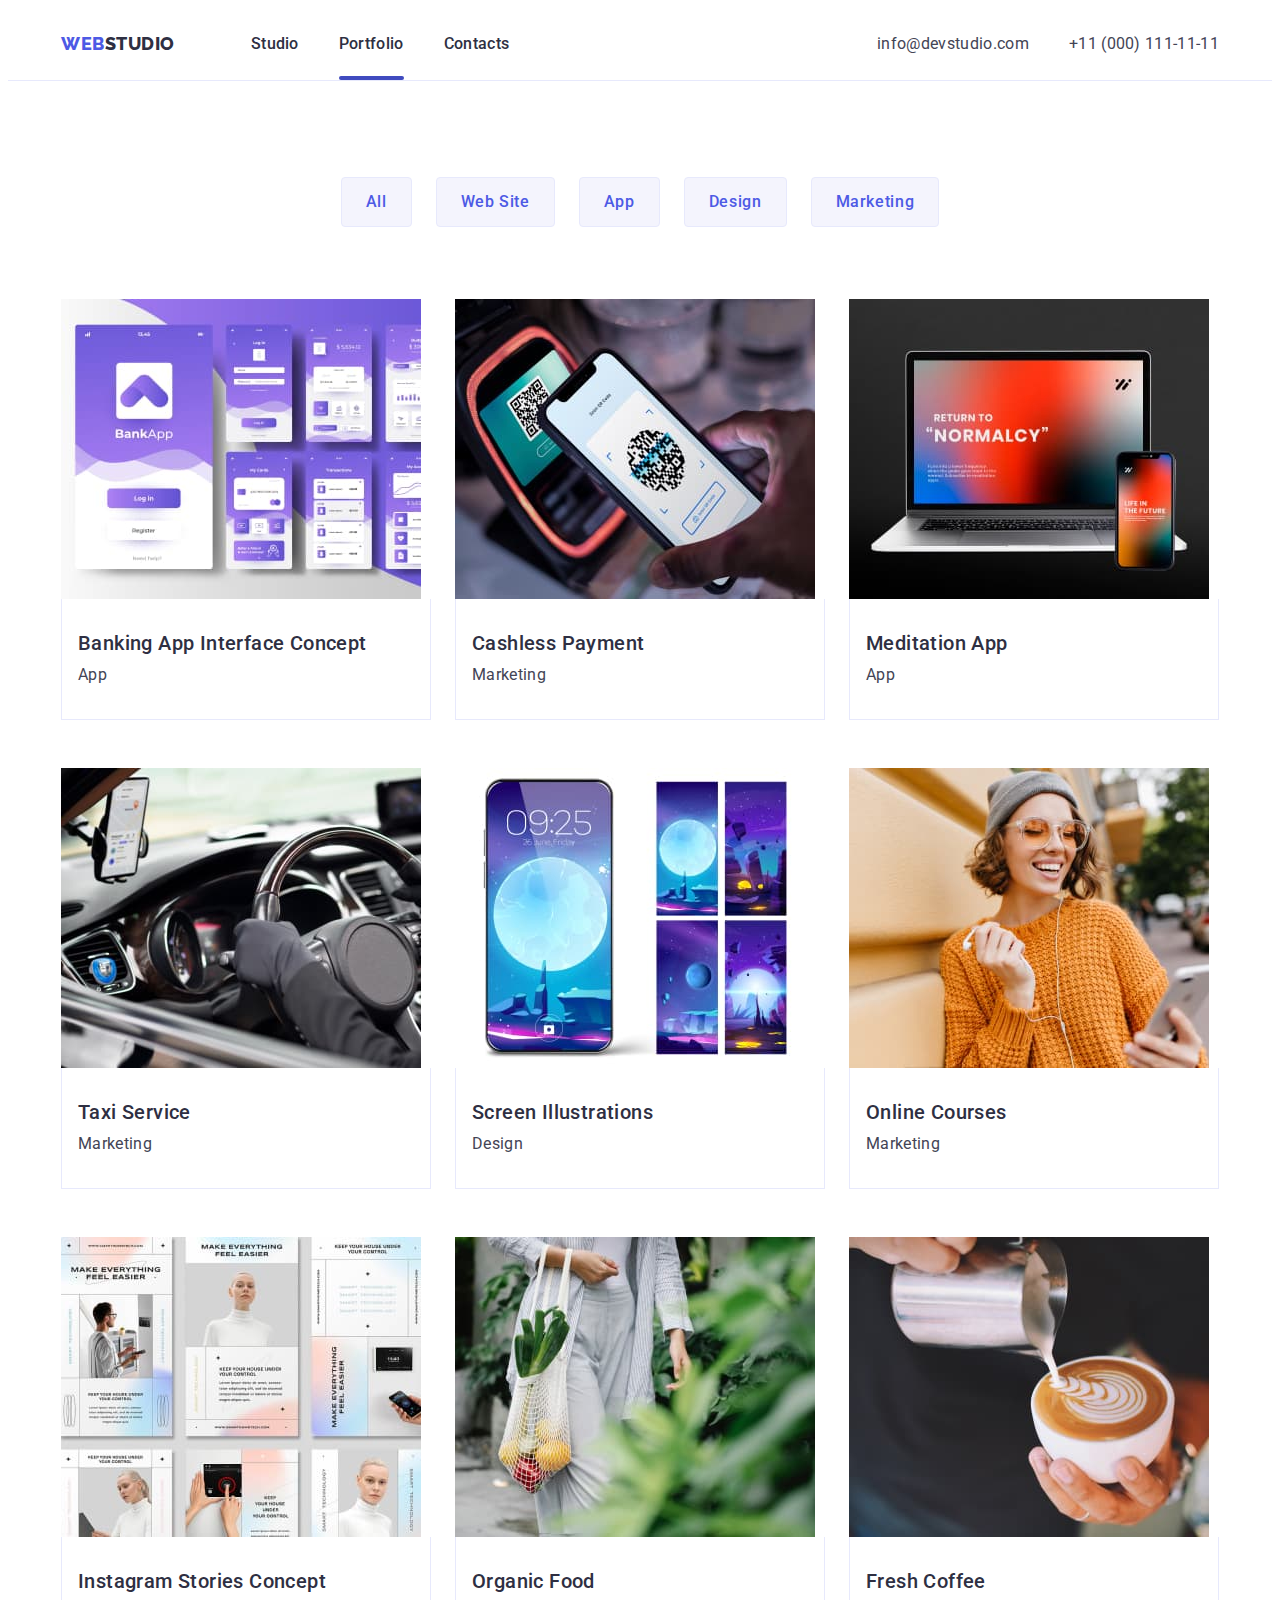
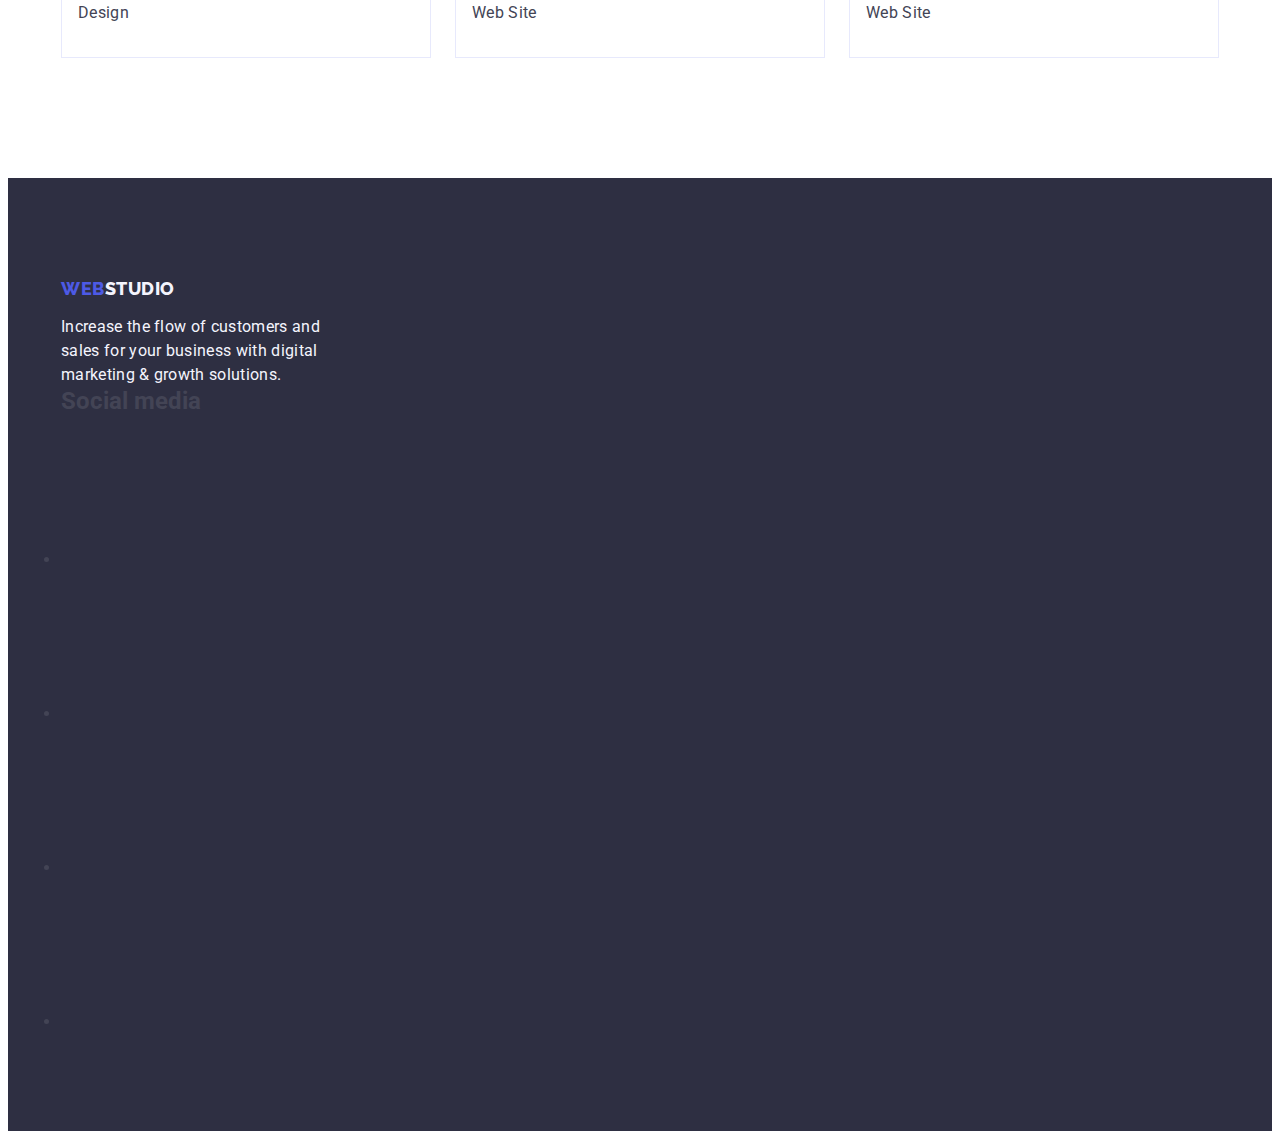
==== portfolio.html @ a80fcb88 "add" ====
<!DOCTYPE html>
<html lang="en">

<head>
    <meta charset="UTF-8">
    <meta name="viewport" content="width=device-width, initial-scale=1.0">
    <title>portfolio</title>
    <link rel="preconnect" href="https://fonts.googleapis.com">
    <link rel="preconnect" href="https://fonts.gstatic.com" crossorigin>
    <link href="https://fonts.googleapis.com/css2?family=Raleway:wght@800&family=Roboto:wght@400;500;700;900&display=swap"
        rel="stylesheet">
    <link rel="stylesheet" href="https://cdnjs.cloudflare.com/ajax/libs/modern-normalize/2.0.0/modern-normalize.min.css"
        integrity="sha512-4xo8blKMVCiXpTaLzQSLSw3KFOVPWhm/TRtuPVc4WG6kUgjH6J03IBuG7JZPkcWMxJ5huwaBpOpnwYElP/m6wg=="
        crossorigin="anonymous" referrerpolicy="no-referrer" />
    <link rel="stylesheet" href="./css/styles.css">
</head>

<body>
    <header class="header">
        <div class="container header-container">
            <nav class="header-navigation">
                <a class="header-logo link" href="./portfolio.html">Web<span class="header-logo-accent">Studio</span></a>
                <ul class="header-menu list">
                    <li class="header-menu-item"><a class="header-menu-link link" href="./index.html">Studio</a></li>
                    <li class="header-menu-item"><a class="header-menu-link link current" href="./portfolio.html">Portfolio</a></li>
                    <li class="header-menu-item"><a class="header-menu-link link" href="">Contacts</a></li>
                </ul>
            </nav>
            <address class="header-address">
                <ul class="header-address-item list">
                    <li class="header-address-link">
                        <a class="header-address-info link" href="mailto:info@devstudio.com">info@devstudio.com</a>
                    </li>
                    <li class="header-address-link">
                        <a class="header-address-info link" href="tel:+110001111111">+11 (000) 111-11-11</a>
                    </li>
                </ul>
            </address>
        </div>
    </header>
    <main>
        <section class="menu">
            <div class="container">
                <h1 class="visually-hidden">menu</h1>
                <ul class="menu-list list">
                    <li class="menu-list-button link">
                            <button type="button" class="menu-button-link">All</button>
                    </li>
                    <li class="menu-list-button">
                            <button type="button" class="menu-button-link">Web Site</button>
                    </li>
                    <li class="menu-list-button">
                            <button type="button" class="menu-button-link">App</button>
                    </li>
                    <li class="menu-list-button">
                            <button type="button" class="menu-button-link">Design</button>
                    </li>
                    <li class="menu-list-button">
                            <button type="button" class="menu-button-link">Marketing</button>
                    </li>
                </ul>
                <ul class="options list">
                    <li class="options-list link">
                        <div class="options-cover-list">
                            <a class="link" href=""><img src="./images/bankapp.jpg" alt="bankapp" width="360" height="300" />
                                <p class="options-cover-text">
                                    14 Stylish and User-Friendly App Design Concepts · Task Manager App · Calorie Tracker App · Exotic Fruit
                                    Ecommerce
                                    App ·
                                    Cloud Storage App
                                </p>
                        </div>
                            <div class="options-header">
                                <h2 class="options-list-head">Banking App Interface Concept</h2>
                                <p class="options-list-function">App</p>
                            </div>
                        </a>
                    </li>
                    <li class="options-list link">
                        <div class="options-cover-list">
                            <a class="link" href=""><img src="./images/qrcode.jpg" alt="code" width="360" height="300" />
                                <p class="options-cover-text">
                                    14 Stylish and User-Friendly App Design Concepts · Task Manager App · Calorie Tracker App · Exotic Fruit
                                    Ecommerce
                                    App ·
                                    Cloud Storage App
                                </p>
                        </div>
                            <div class="options-header">
                                <h2 class="options-list-head">Cashless Payment</h2>
                                <p class="options-list-function">Marketing</p>
                            </div>
                        </a>
                    </li>
                    <li class="options-list link">
                        <div class="options-cover-list">
                            <a class="link" href=""><img src="./images/gadgets2.jpg" alt="gadgets2" width="360" height="300" />
                                <p class="options-cover-text">
                                    14 Stylish and User-Friendly App Design Concepts · Task Manager App · Calorie Tracker App · Exotic Fruit
                                    Ecommerce
                                    App ·
                                    Cloud Storage App
                                </p>
                        </div>
                            <div class="options-header">
                                <h2 class="options-list-head">Meditation App</h2>
                                <p class="options-list-function">App</p>
                            </div>
                        </a>
                    </li>
                    <li class="options-list link">
                        <div class="options-cover-list">
                            <a class="link" href=""><img src="./images/wheel.jpg" alt="wheel" width="360" height="300" />
                                <p class="options-cover-text">
                                    14 Stylish and User-Friendly App Design Concepts · Task Manager App · Calorie Tracker App · Exotic Fruit
                                    Ecommerce
                                    App ·
                                    Cloud Storage App
                                </p>
                        </div>
                            <div class="options-header">
                                <h2 class="options-list-head">Taxi Service</h2>
                                <p class="options-list-function">Marketing</p>
                            </div>
                        </a>
                    </li>
                    <li class="options-list link">
                        <div class="options-cover-list">
                            <a class="link" href=""><img src="./images/themes.jpg" alt="themes" width="360" height="300" />
                                <p class="options-cover-text">
                                    14 Stylish and User-Friendly App Design Concepts · Task Manager App · Calorie Tracker App · Exotic Fruit
                                    Ecommerce
                                    App ·
                                    Cloud Storage App
                                </p>
                        </div>
                            <div class="options-header">
                                <h2 class="options-list-head">Screen Illustrations</h2>
                                <p class="options-list-function">Design</p>
                            </div>
                        </a>
                    </li>
                    <li class="options-list link">
                        <div class="options-cover-list">
                            <a class="link" href=""><img src="./images/woman.jpg" alt="woman" width="360" height="300" />
                                <p class="options-cover-text">
                                    14 Stylish and User-Friendly App Design Concepts · Task Manager App · Calorie Tracker App · Exotic Fruit
                                    Ecommerce
                                    App ·
                                    Cloud Storage App
                                </p>
                        </div>
                            <div class="options-header">
                                <h2 class="options-list-head">Online Courses</h2>
                                <p class="options-list-function">Marketing</p>
                            </div>
                        </a>
                    </li>
                    <li class="options-list link">
                       <div class="options-cover-list">
                        <a class="link" href=""><img src="./images/instagramstories.jpg" alt="instagramstories" width="360" height="300" />
                            <p class="options-cover-text">
                                14 Stylish and User-Friendly App Design Concepts · Task Manager App · Calorie Tracker App · Exotic Fruit
                                Ecommerce
                                App ·
                                Cloud Storage App
                            </p>
                       </div>
                            <div class="options-header">
                                <h2 class="options-list-head">Instagram Stories Concept</h2>
                                <p class="options-list-function">Design</p>
                            </div>
                        </a>
                    </li>
                    <li class="options-list link">
                        <div class="options-cover-list">
                            <a class="link" href=""><img src="./images/products.jpg" alt="products" width="360" height="300" />
                                <p class="options-cover-text">
                                    14 Stylish and User-Friendly App Design Concepts · Task Manager App · Calorie Tracker App · Exotic Fruit
                                    Ecommerce
                                    App ·
                                    Cloud Storage App
                                </p>
                        </div>
                            <div class="options-header">
                                <h2 class="options-list-head">Organic Food</h2>
                                <p class="options-list-function">Web Site</p>
                            </div>
                        </a>
                    </li>
                    <li class="options-list link">
                        <div class="options-cover-list">
                            <a class="link" href=""><img src="./images/latte.jpg" alt="latte" width="360" height="300" />
                                <p class="options-cover-text">
                                    14 Stylish and User-Friendly App Design Concepts · Task Manager App · Calorie Tracker App · Exotic Fruit
                                    Ecommerce
                                    App ·
                                    Cloud Storage App
                                </p>
                        </div>
                            <div class="options-header">
                                <h2 class="options-list-head">Fresh Coffee</h2>
                                <p class="options-list-function">Web Site</p>
                            </div>
                        </a>
                    </li>
                </ul>
            </div>
        </section>
    </main>
    <footer id="footer" class="footer">
        <div class="container footer-cotainer">
            <a class="footer-logo link" href="./portfolio.html">Web<span class="footer-logo-accent">Studio</span></a>
            <p class="footer-text">
                Increase the flow of customers and sales for your business with digital marketing & growth solutions.
            </p>
            <section>
                <h2>Social media</h2>
                <ul>
                    <li>
                        <svg>
                            <use href="./images/icons.svg#icon-instagram"></use>
                        </svg>
                    </li>
                    <li>
                        <svg>
                            <use href="./images/icons.svg#icon-twitter"></use>
                        </svg>
                    </li>
                    <li>
                        <svg>
                            <use href="./images/icons.svg#icon-facebook"></use>
                        </svg>
                    </li>
                    <li>
                        <svg>
                            <use href="./images/icons.svg#icon-linkedin"></use>
                        </svg>
                    </li>
                </ul>
            </section>
        </div>
    </footer>
</body>
</html>
---- css/styles.css ----
:root {
    --accent-color: #4D5AE5;
    --main-color: #2E2F42;
    --color-white: #F4F4FD;
    --color-blau: #404BBF;
    --color-text: #434455;
    --color-border: #E7E9FC;
}

p,
h1,
h2,
h3,
h4,
h5,
h6 {
    margin-top: 0;
    margin-bottom: 0;
}

ul, 
ol {
    margin-top: 0;
    margin-bottom: 0;
    padding-left: 0;
}

body {
    font-family: "Roboto", sans-serif;
    color: #434455;
    background-color: #FFFFFF;
}

img {
    display: block;
}

.container {
    width: 100%;
    max-width: 1158px;
    padding-right: 15px;
    padding-left: 15px;
    margin: 0 auto;
}

.visually-hidden {
    position: absolute;
    width: 1px;
    height: 1px;
    margin: -1px;
    border: 0;
    padding: 0;
    white-space: nowrap;
    clip-path: inset(100%);
    clip: rect(0 0 0 0);
    overflow: hidden;
}

.link {
    text-decoration: none;
}

.list {
    list-style-type: none;
}

/*--------------HEADER-----------------*/

.header {
    border-bottom: 1px solid #E7E9FC;
}

.header-logo {
    color: var(--accent-color);
    font-size: 18px;
    font-family: Raleway, sans-serif;
    font-weight: 800;
    line-height: 1.17;
    letter-spacing: 0.03em;
    text-transform: uppercase;
    padding: 24px 0;
    margin-right: 76px
}

.header-logo-accent {
    color: var(--main-color);
}

.header-container {
    display: flex;
    align-items: center;
    justify-content: space-between;
}

.header-navigation {
    display: flex;
    align-items: center;
}

.header-menu {
    display: flex;
    gap: 40px;
}

.header-address-item {
    display: flex;
    gap: 40px;
}

.header-menu-link {
    color: var(--main-color);
    font-size: 16px;
    font-weight: 500;
    line-height: 1.5;
    letter-spacing: 0.02em;
    padding: 24px 0;
    display: block;
    transition: color 250ms cubic-bezier(0.4, 0, 0.2, 1);
}

.header-menu-link:hover,
.header-menu-link:focus {
    color: var(--color-blau);
}

.header-address {
    font-style: normal;
}

.header-address-info {
    color: #434455;
    font-size: 16px;
    font-style: normal;
    font-weight: 400;
    line-height: 1.5;
    letter-spacing: 0.02em;
    padding: 24px 0;
    display: block;
    transition: color 250ms cubic-bezier(0.4, 0, 0.2, 1);
}

.current {
    position: relative;
}

.current::after {
    content: '';
    position: absolute;
    bottom: 0;
    left: 0;
    width: 100%;
    height: 4px;
    border-radius: 2px;
    background: var(--color-blau);
}

.header-address-info:hover,
.header-address-info:focus {
    color: var(--color-blau);
}

/*--------------HERO-----------------*/

.hero {
    background: var(--main-color);
    padding: 188px 0;
    background-image: linear-gradient(rgba(46, 47, 66, 0.70), rgba(46, 47, 66, 0.70)),
    url(../images/hero-bg.jpg);
    max-width: 1440px;
    margin: 0 auto;
}

.hero-title {
    color: #FFF;
    font-size: 56px;
    font-weight: 700;
    line-height: 1.07;
    letter-spacing: 0.02em;
    max-width: 496px;
    margin: 0 auto;
    margin-bottom: 48px;
}

.hero-btn {
    color: #FFF;
    font-size: 16px;
    font-family: Roboto, sans-serif;
    font-weight: 500;
    line-height: 1.5;
    letter-spacing: 0.04em;
    background: var(--accent-color);
    cursor: pointer;
    display: block;
    min-width: 169px;
    height: 56px;
    border: none;
    margin: 0 auto;
    border-radius: 4px;
}

.hero-btn:hover,
.hero-btn:focus {
    background: var(--color-blau);
}

/*--------------ADVANTAGES-----------------*/

.advantages {
    padding-top: 120px;
    padding-bottom: 120px;
}

.advantages-list {
    display: flex;
    gap: 24px;
}

.advantages-item {
    width: calc((100% - 24px*3) / 4);
    border-radius: 4px;
    background: var(--color-white);
}

.advantages-block {
    width: 264px;
    height: 112px;
    flex-shrink: 0;
    border-radius: 4px;
    background: var(--color-white);
    display: flex;
    align-items: center;
    justify-content: center;
}

.advantages-subtitle {
    color: var(--main-color);
    font-size: 20px;
    font-weight: 500;
    line-height: 1.2;
    letter-spacing: 0.02em;
    margin-bottom: 8px;
}

.advantages-item-text {
    font-size: 16px;
    font-weight: 400;
    line-height: 1.5;
    letter-spacing: 0.02em;
}

/*--------------WEDOING-----------------*/

.wedoing {
    padding-bottom: 120px;
}

.wedoing-title {
    color: var(--main-color);
    text-align: center;
    font-size: 36px;
    font-weight: 700;
    line-height: 1.11;
    letter-spacing: 0.02em;
    text-transform: capitalize;
    margin-bottom: 72px;
}

.wedoing-list {
    display: flex;
    gap: 24px;
}

.wedoing-img {
    width: calc((100% - 48px) / 3);
}

/*--------------TEAM-----------------*/

.team {
    background-color: var(--color-white);
    padding-top: 120px;
    padding-bottom: 120px;
}

.team-title {
    color: var(--main-color);
    text-align: center;
    font-size: 36px;
    font-weight: 700;
    line-height: 1.11;
    letter-spacing: 0.02em;
    text-transform: capitalize;
    margin-bottom: 72px;
}

.team-title-list {
    display: flex;
    gap: 24px;
}

.team-container {
    max-width: 264px;
    border-radius: 0px 0px 4px 4px;
    background-color: #FFFFFF;
    box-shadow: 0px 2px 1px 0px rgba(46, 47, 66, 0.08), 0px 1px 1px 0px rgba(46, 47, 66, 0.16), 0px 1px 6px 0px rgba(46, 47, 66, 0.08);
}

.team-advantages {
    background-color: #FFFFFF;
    width: calc((100% - 3*24px) / 4);
    border-radius: 0px 0px 4px 4px;
}

.container-team {
    display: inline-flex;
    padding-bottom: 0px;
    flex-direction: column;
    justify-content: center;
    align-items: center;
}

.team-name {
    color: var(--main-color);
    font-size: 20px;
    font-weight: 500;
    line-height: 1.2;
    letter-spacing: 0.02em;
    text-align: center;
    margin-top: 32px;
    margin-bottom: 8px;
}

.team-profession {
    font-size: 16px;
    font-weight: 400;
    line-height: 1.5;
    letter-spacing: 0.02em;
    text-align: center;
    justify-content: center;
    margin-bottom: 8px;
}

.team-media-list {
    display: flex;
    gap: 24px;
}

.team-media-icon {
    width: calc((100% - 3*24px) / 4);
    text-align: center;
    justify-content: center;
    display: block;
}

.team-advantages-media {
    display: block;
}

/*--------------CUSTOMERS-----------------*/

.companies {
    background-color: var(--color-white);
    padding-top: 120px;
    padding-bottom: 120px;
}

.companies-title {
    color: var(--main-color);
        text-align: center;
        font-size: 36px;
        font-weight: 700;
        line-height: 1.2;
        letter-spacing: 0.02em;
        text-transform: capitalize;
        margin-bottom: 72px;
}

.companies-title-list {
    display: flex;
    gap: 24px;
}

.companies-list {
    width: calc((100% - 5*24px) / 6);
}

/*--------------FOOTER-----------------*/

.footer {
    background: var(--main-color);
    padding: 100px 0;
}

.footer-logo {
    color: var(--accent-color);
    font-size: 18px;
    font-family: Raleway, sans-serif;
    font-weight: 800;
    line-height: 1.17;
    letter-spacing: 0.03em;
    text-transform: uppercase;
    margin-bottom: 16px;
    display: inline-block;
}

.footer-logo-accent {
    color: var(--color-white);
    font-size: 18px;
    font-family: Raleway, sans-serif;
    font-weight: 800;
    line-height: 1.17;
    letter-spacing: 0.03em;
    text-transform: uppercase;
    margin-bottom: 18px;
    justify-content: center;
}

.footer-text {
    color: var(--color-white);
    font-size: 16px;
    font-weight: 400;
    line-height: 1.5;
    letter-spacing: 0.02em;
    max-width: 264px;
}

.footer-media-title {
    color: #FFFFFF;
    font-size: 16px;
    font-style: normal;
    font-weight: 500;
    line-height: 1.5;
    letter-spacing: 0.02em;
}

.footer-media-list {
    display: flex;
}

/*--------------PORTFOLIOMENU-----------------*/

.menu {
    padding-top: 96px;
    padding-bottom: 120px;
}

.menu-list {
    display: flex;
    justify-content: center;
    gap: 24px;
    margin-bottom: 72px;
}

.menu-button-link {
    color: var(--accent-color);
    font-size: 16px;
    font-family: Roboto, sans-serif;
    font-weight: 500;
    line-height: 1.5;
    letter-spacing: 0.04em;
    background-color: var(--color-white);
    cursor: pointer;
    padding: 12px 24px;
    border: 1px solid var(--color-border);
    border-radius: 4px;
}

.menu-button-link:hover,
.menu-button-link:focus {
    color: #FFFFFF;
    border: 1px solid transparent;
}

.menu-button-link:hover,
.menu-button-link:focus {
    background-color: #404BBF ;
}

/*--------------OPTIONS-----------------*/

.options {
    display: flex;
    flex-wrap: wrap;
    column-gap: 24px;
    row-gap: 48px;
}

.options-list {
    width: calc((100% - 48px) / 3);
    position: relative;
    overflow: hidden;
}

.options-list:hover .options-cover-text {
    transform: translateY(0);
}

.options-header {
    padding: 32px 16px;
    border: 1px solid var(--color-border);
    border-top: none;
}

.options-list-head {
    color: var(--main-color);
    font-size: 20px;
    font-weight: 500;
    line-height: 1.2;
    letter-spacing: 0.02em;
    margin-bottom: 8px;
}

.options-list-function {
    color: var(--color-text);
    font-size: 16px;
    font-weight: 400;
    line-height: 1.5;
    letter-spacing: 0.02em;
}

.options-cover-text {
    position: absolute;
    top: 0;
    left: 0;
    height: 100%;
    padding: 40px 32px 164px 32px;
    font-size: 16px;
    line-height: 1.5;
    letter-spacing: 0.02em;
    color: var(--color-white);
    background-color: var(--accent-color);
    transform: translateY(100%);
    transition: transform 250ms ;
}
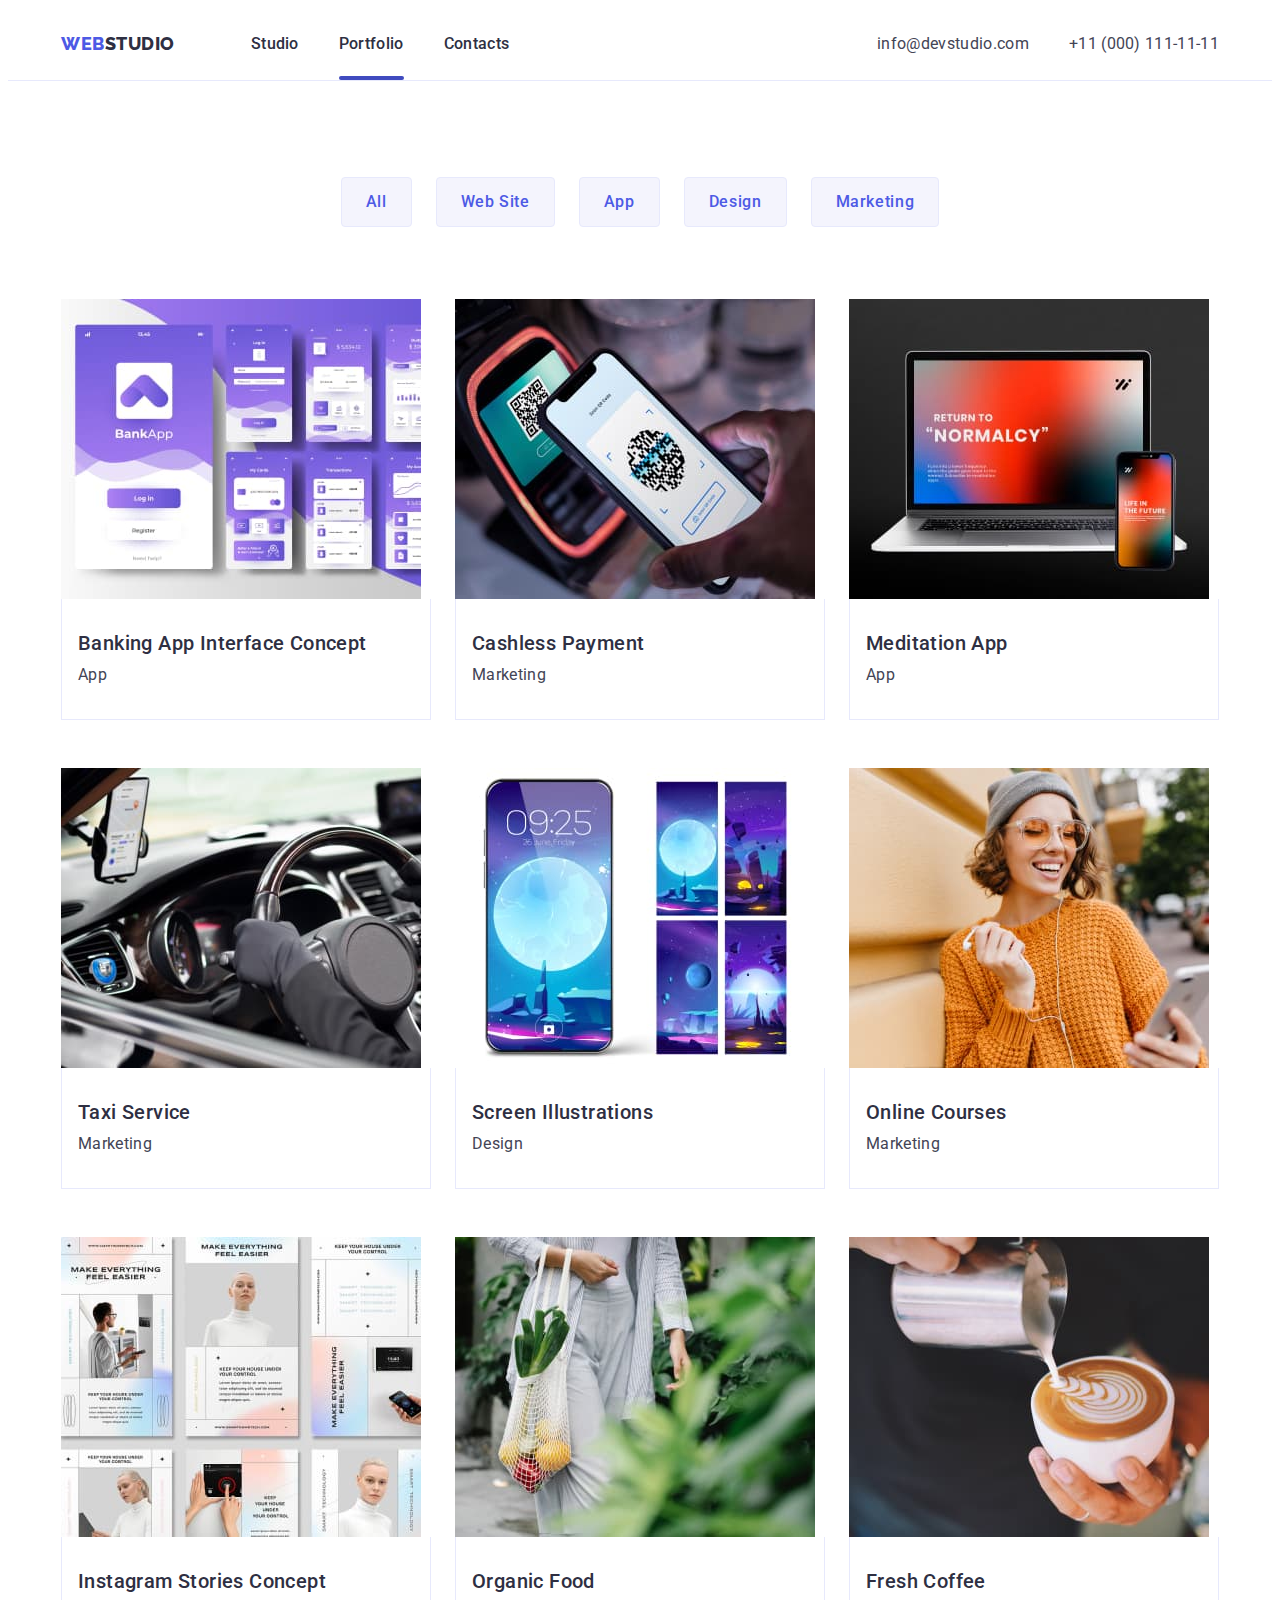
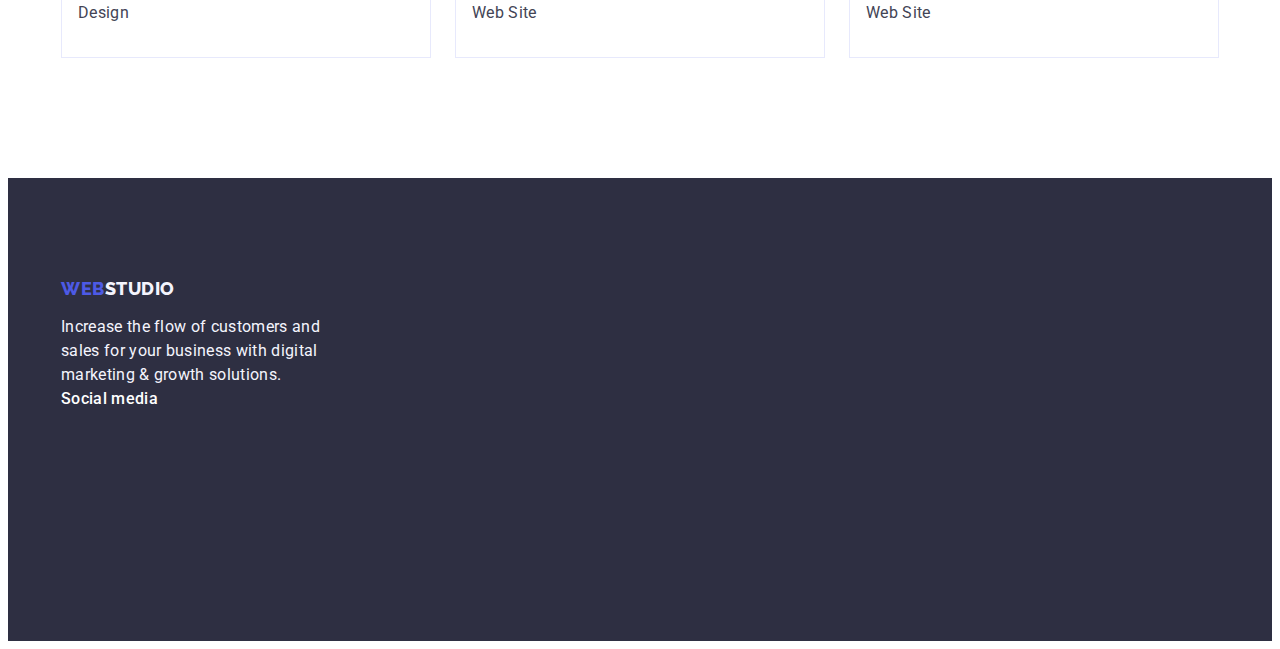
==== commit 71754257: "add" ====
--- a/portfolio.html
+++ b/portfolio.html
@@ -214,31 +214,39 @@
             <p class="footer-text">
                 Increase the flow of customers and sales for your business with digital marketing & growth solutions.
             </p>
-            <section>
-                <h2>Social media</h2>
-                <ul>
-                    <li>
-                        <svg>
-                            <use href="./images/icons.svg#icon-instagram"></use>
-                        </svg>
-                    </li>
-                    <li>
-                        <svg>
-                            <use href="./images/icons.svg#icon-twitter"></use>
-                        </svg>
-                    </li>
-                    <li>
-                        <svg>
-                            <use href="./images/icons.svg#icon-facebook"></use>
-                        </svg>
-                    </li>
-                    <li>
-                        <svg>
-                            <use href="./images/icons.svg#icon-linkedin"></use>
-                        </svg>
-                    </li>
-                </ul>
-            </section>
+            <div class="footer-media">
+                <h2 class="footer-media-title">Social media</h2>
+                <ul class="footer-media-list list">
+                    <li class="footer-media-social">
+                        <a class="footer-media-link link" href="" aria-label="instagram" target="_blank" rel="no-referrer">
+                            <svg class="footer-media-icon" width="24" heigt="24">
+                                <use href="./images/icons.svg#icon-instagram"></use>
+                            </svg>
+                        </a>
+                    </li>
+                    <li class="footer-media-social">
+                        <a class="footer-media-link link" href="" aria-label="twitter" target="_blank" rel="no-referrer">
+                            <svg class="footer-media-icon" width="24" heigt="24">
+                                <use href="./images/icons.svg#icon-twitter"></use>
+                            </svg>
+                        </a>
+                    </li>
+                    <li class="footer-media-social">
+                        <a class="footer-media-link link" href="" aria-label="facebook" target="_blank" rel="no-referrer">
+                            <svg class="footer-media-icon" width="24" heigt="24">
+                                <use href="./images/icons.svg#icon-facebook"></use>
+                            </svg>
+                        </a>
+                    </li>
+                    <li class="footer-media-social">
+                        <a class="footer-media-link link" href="" aria-label="linkedin" target="_blank" rel="no-referrer">
+                            <svg class="footer-media-icon" width="24" heigt="24">
+                                <use href="./images/icons.svg#icon-linkedin"></use>
+                            </svg>
+                        </a>
+                    </li>
+                </ul>
+            </div>
         </div>
     </footer>
 </body>
--- a/css/styles.css
+++ b/css/styles.css
@@ -347,13 +347,24 @@
 
 .team-media-icon {
     width: calc((100% - 3*24px) / 4);
-    text-align: center;
+    padding-bottom: 0px;
+}
+
+.team-advantages-media {
+    background-color: var(--accent-color);
+    flex-direction: column;
+    gap: 32px;
+    display: flex;
+    color: var(--color-white);
+    align-items: center;
     justify-content: center;
+    display: inline-flex;
+    border-radius: 50%;
     display: block;
 }
 
-.team-advantages-media {
-    display: block;
+.team-advantages-icon {
+    fill: currentColor;
 }
 
 /*--------------CUSTOMERS-----------------*/
@@ -382,6 +393,26 @@
 
 .companies-list {
     width: calc((100% - 5*24px) / 6);
+}
+
+.companies-icon {
+    width: 168px;
+    height: 88px;
+    color: 8E8F99;
+    border-radius: 4px;
+    border: 1px solid var(--lightslate, #8E8F99);
+    display: flex;
+    align-items: center;
+    padding: 16px 32px;
+}
+
+.companies-icon:hover,
+.companies-icon:focus {
+    color: var(--color-blau);
+}
+
+.companies-icon {
+    fill: currentColor;
 }
 
 /*--------------FOOTER-----------------*/
@@ -424,6 +455,10 @@
     max-width: 264px;
 }
 
+.footer-media {
+    display: flex;
+}
+
 .footer-media-title {
     color: #FFFFFF;
     font-size: 16px;
@@ -531,4 +566,49 @@
     background-color: var(--accent-color);
     transform: translateY(100%);
     transition: transform 250ms ;
-}+}
+
+/*--------------MODAL-----------------*/
+
+.backdrop {
+    position: fixed;
+    top: 0;
+    width: 100%;
+    height: 100%;
+    background: rgba(46, 47, 66, 0.40);
+    transition: 250ms linear, visibility 250ms linear;
+}
+
+.modal {
+    width: 408px;
+    min-height: 584px;
+    border-radius: 4px;
+    background: #FCFCFC;
+    box-shadow: 0px 2px 1px 0px rgba(0, 0, 0, 0.20), 0px 1px 3px 0px rgba(0, 0, 0, 0.12), 0px 1px 1px 0px rgba(0, 0, 0, 0.14);
+    position: absolute;
+    left: 50%;
+    top: 50%;
+    transform: translate(-50%, -50%) scaleX(1);
+    transition: transform 250ms linear;
+}
+
+.backdrop.is-hidden .modal {
+    transform: translate(-50%, -50%) scaleX(5);
+}
+
+.modal-close-btn {
+    border: none;
+    background: transparent;
+    width: 8px;
+    height: 8px;
+    position: absolute;
+    top: 24px;
+    right: 24px;
+    cursor: pointer;
+}
+
+.is-hidden {
+    opacity: 0;
+    visibility: hidden;
+    pointer-events: none;
+}    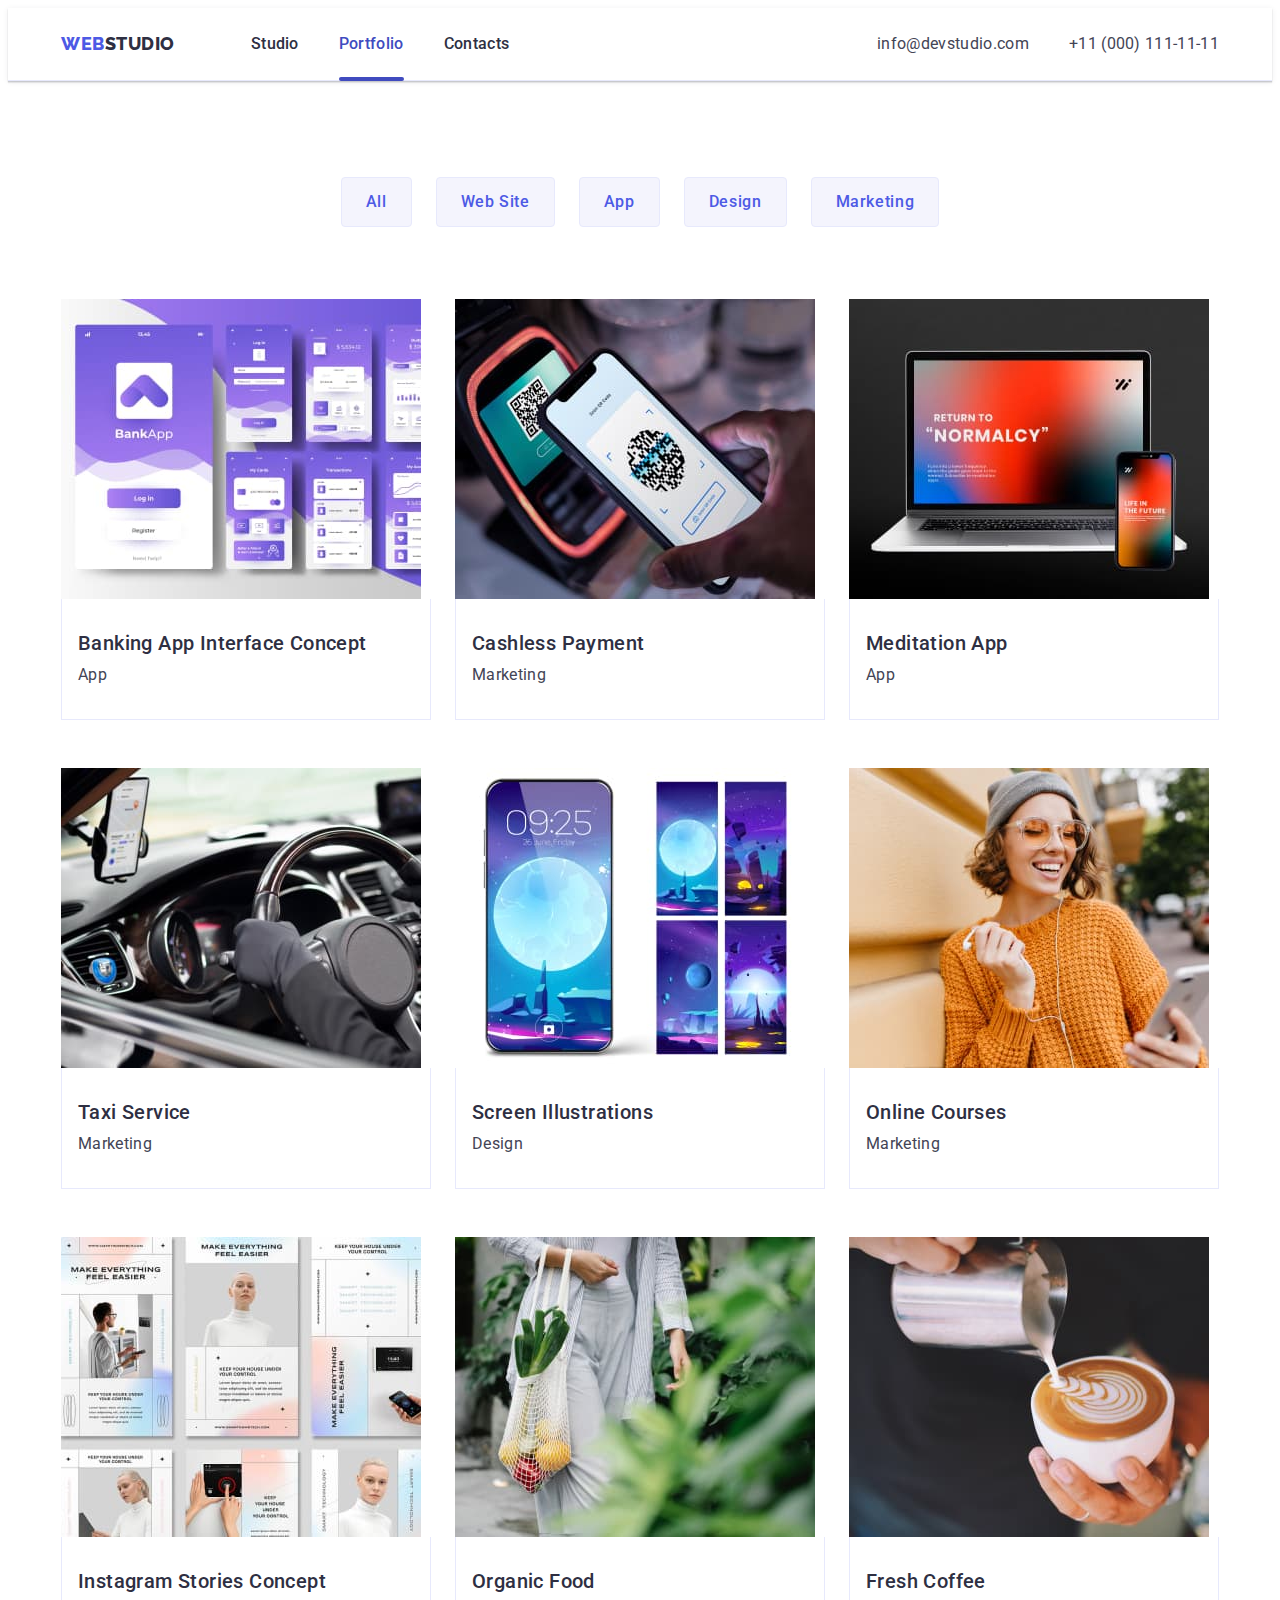
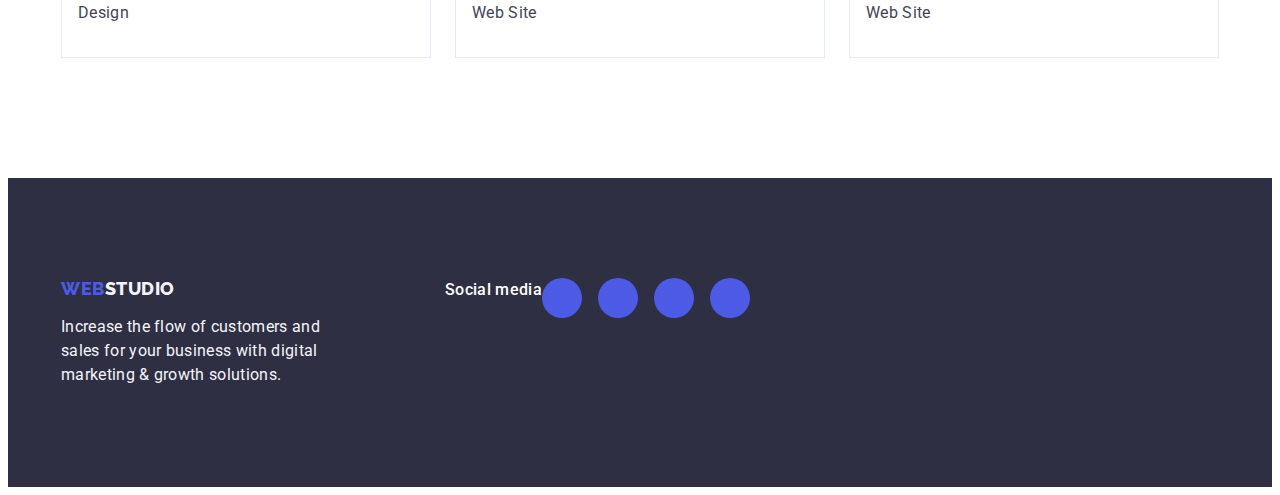
==== commit 9eda4b67: "add" ====
--- a/portfolio.html
+++ b/portfolio.html
@@ -1,6 +1,5 @@
 <!DOCTYPE html>
 <html lang="en">
-
 <head>
     <meta charset="UTF-8">
     <meta name="viewport" content="width=device-width, initial-scale=1.0">
@@ -210,37 +209,39 @@
     </main>
     <footer id="footer" class="footer">
         <div class="container footer-cotainer">
-            <a class="footer-logo link" href="./portfolio.html">Web<span class="footer-logo-accent">Studio</span></a>
-            <p class="footer-text">
-                Increase the flow of customers and sales for your business with digital marketing & growth solutions.
-            </p>
+            <div class="footer-cotainer-logo">
+                <a class="footer-logo link" href="./portfolio.html">Web<span class="footer-logo-accent">Studio</span></a>
+                <p class="footer-text">
+                    Increase the flow of customers and sales for your business with digital marketing & growth solutions.
+                </p>
+            </div>
             <div class="footer-media">
-                <h2 class="footer-media-title">Social media</h2>
+                <p class="footer-media-title">Social media</p>
                 <ul class="footer-media-list list">
                     <li class="footer-media-social">
                         <a class="footer-media-link link" href="" aria-label="instagram" target="_blank" rel="no-referrer">
-                            <svg class="footer-media-icon" width="24" heigt="24">
+                            <svg class="footer-media-icon" width="24" height="24">
                                 <use href="./images/icons.svg#icon-instagram"></use>
                             </svg>
                         </a>
                     </li>
                     <li class="footer-media-social">
                         <a class="footer-media-link link" href="" aria-label="twitter" target="_blank" rel="no-referrer">
-                            <svg class="footer-media-icon" width="24" heigt="24">
+                            <svg class="footer-media-icon" width="24" height="24">
                                 <use href="./images/icons.svg#icon-twitter"></use>
                             </svg>
                         </a>
                     </li>
                     <li class="footer-media-social">
                         <a class="footer-media-link link" href="" aria-label="facebook" target="_blank" rel="no-referrer">
-                            <svg class="footer-media-icon" width="24" heigt="24">
+                            <svg class="footer-media-icon" width="24" height="24">
                                 <use href="./images/icons.svg#icon-facebook"></use>
                             </svg>
                         </a>
                     </li>
                     <li class="footer-media-social">
                         <a class="footer-media-link link" href="" aria-label="linkedin" target="_blank" rel="no-referrer">
-                            <svg class="footer-media-icon" width="24" heigt="24">
+                            <svg class="footer-media-icon" width="24" height="24">
                                 <use href="./images/icons.svg#icon-linkedin"></use>
                             </svg>
                         </a>
--- a/css/styles.css
+++ b/css/styles.css
@@ -5,6 +5,8 @@
     --color-blau: #404BBF;
     --color-text: #434455;
     --color-border: #E7E9FC;
+    --color-icon: #8e8f99;
+    --color-paragraph: #FFFFFF;
 }
 
 p,
@@ -68,6 +70,9 @@
 
 .header {
     border-bottom: 1px solid #E7E9FC;
+    box-shadow: 0px 2px 1px rgba(46, 47, 66, 0.08),
+        0px 1px 1px rgba(46, 47, 66, 0.16),
+        0px 1px 6px rgba(46, 47, 66, 0.08);
 }
 
 .header-logo {
@@ -141,12 +146,13 @@
 
 .current {
     position: relative;
+    color: var(--color-blau);
 }
 
 .current::after {
     content: '';
     position: absolute;
-    bottom: 0;
+    bottom: -1px;
     left: 0;
     width: 100%;
     height: 4px;
@@ -168,6 +174,9 @@
     url(../images/hero-bg.jpg);
     max-width: 1440px;
     margin: 0 auto;
+    background-repeat: no-repeat;
+    background-position: center;
+    background-size: cover;
 }
 
 .hero-title {
@@ -196,6 +205,7 @@
     border: none;
     margin: 0 auto;
     border-radius: 4px;
+    transition: background-color 250ms cubic-bezier(0.4, 0, 0.2, 1);
 }
 
 .hero-btn:hover,
@@ -230,6 +240,11 @@
     display: flex;
     align-items: center;
     justify-content: center;
+    margin-bottom: 8px;
+}
+
+.advantages-item-icon {
+    height: 64px;
 }
 
 .advantages-subtitle {
@@ -309,11 +324,14 @@
     background-color: #FFFFFF;
     width: calc((100% - 3*24px) / 4);
     border-radius: 0px 0px 4px 4px;
+    box-shadow: 0px 1px 6px rgba(46, 47, 66, 0.08),
+        0px 1px 1px rgba(46, 47, 66, 0.16),
+        0px 2px 1px rgba(46, 47, 66, 0.08);
 }
 
 .container-team {
     display: inline-flex;
-    padding-bottom: 0px;
+    padding: 32px 0;
     flex-direction: column;
     justify-content: center;
     align-items: center;
@@ -342,29 +360,37 @@
 
 .team-media-list {
     display: flex;
+    justify-content: center;
     gap: 24px;
 }
 
 .team-media-icon {
-    width: calc((100% - 3*24px) / 4);
+    width: 40px;
+    height: 40px;
     padding-bottom: 0px;
+    transition: background-color 250ms cubic-bezier(0.4, 0, 0.2, 1);
 }
 
 .team-advantages-media {
+    width: 100%;
+    height: 100%;
     background-color: var(--accent-color);
+    border-radius: 50%;
     flex-direction: column;
-    gap: 32px;
-    display: flex;
+    display: flex;
+    align-items: center;
+    justify-content: center;
     color: var(--color-white);
-    align-items: center;
-    justify-content: center;
-    display: inline-flex;
-    border-radius: 50%;
-    display: block;
+}
+
+.team-advantages-media:hover,
+.team-advantages-media:focus {
+    background-color: var(--color-blau);
 }
 
 .team-advantages-icon {
     fill: currentColor;
+    height: 16px;
 }
 
 /*--------------CUSTOMERS-----------------*/
@@ -379,6 +405,7 @@
     color: var(--main-color);
         text-align: center;
         font-size: 36px;
+        line-height: 1.11;
         font-weight: 700;
         line-height: 1.2;
         letter-spacing: 0.02em;
@@ -395,13 +422,23 @@
     width: calc((100% - 5*24px) / 6);
 }
 
+.companies-list-icon {
+    width: 100%;
+    height: 100%;
+    border: 1px solid var(--color-icon);
+    border-radius: 4px;
+    display: flex;
+    align-items: center;
+    justify-content: center;
+    color: var(--color-icon);
+    transition: border-color 250ms cubic-bezier(0.4, 0, 0.2, 1),
+        color 250ms cubic-bezier(0.4, 0, 0.2, 1);
+}
+
 .companies-icon {
     width: 168px;
     height: 88px;
-    color: 8E8F99;
-    border-radius: 4px;
-    border: 1px solid var(--lightslate, #8E8F99);
-    display: flex;
+    color: var(--color-icon);
     align-items: center;
     padding: 16px 32px;
 }
@@ -411,6 +448,11 @@
     color: var(--color-blau);
 }
 
+.companies-icon:hover,
+.companies-icon:focus {
+    border-color: var(--color-blau);
+}
+
 .companies-icon {
     fill: currentColor;
 }
@@ -420,6 +462,15 @@
 .footer {
     background: var(--main-color);
     padding: 100px 0;
+}
+
+.footer-cotainer {
+    display: flex;
+    align-items: baseline;
+}
+
+.footer-cotainer-logo {
+    margin-right: 120px;
 }
 
 .footer-logo {
@@ -460,16 +511,43 @@
 }
 
 .footer-media-title {
-    color: #FFFFFF;
+    color: var(--color-paragraph);
     font-size: 16px;
     font-style: normal;
     font-weight: 500;
     line-height: 1.5;
     letter-spacing: 0.02em;
+    margin-bottom: 16px;
 }
 
 .footer-media-list {
     display: flex;
+    gap: 16px;
+}
+
+.footer-media-social {
+    width: 40px;
+    height: 40px;
+    transition: background-color 250ms cubic-bezier(0.4, 0, 0.2, 1);
+}
+
+.footer-media-link {
+    width: 100%;
+    height: 100%;
+    background-color: var(--accent-color);
+    border-radius: 50%;
+    display: flex;
+    align-items: center;
+    justify-content: center;
+}
+
+.footer-media-link:hover,
+.footer-media-link:focus {
+    background-color: #31d0aa;
+}
+
+.footer-media-icon {
+    fill: var(--color-white);
 }
 
 /*--------------PORTFOLIOMENU-----------------*/
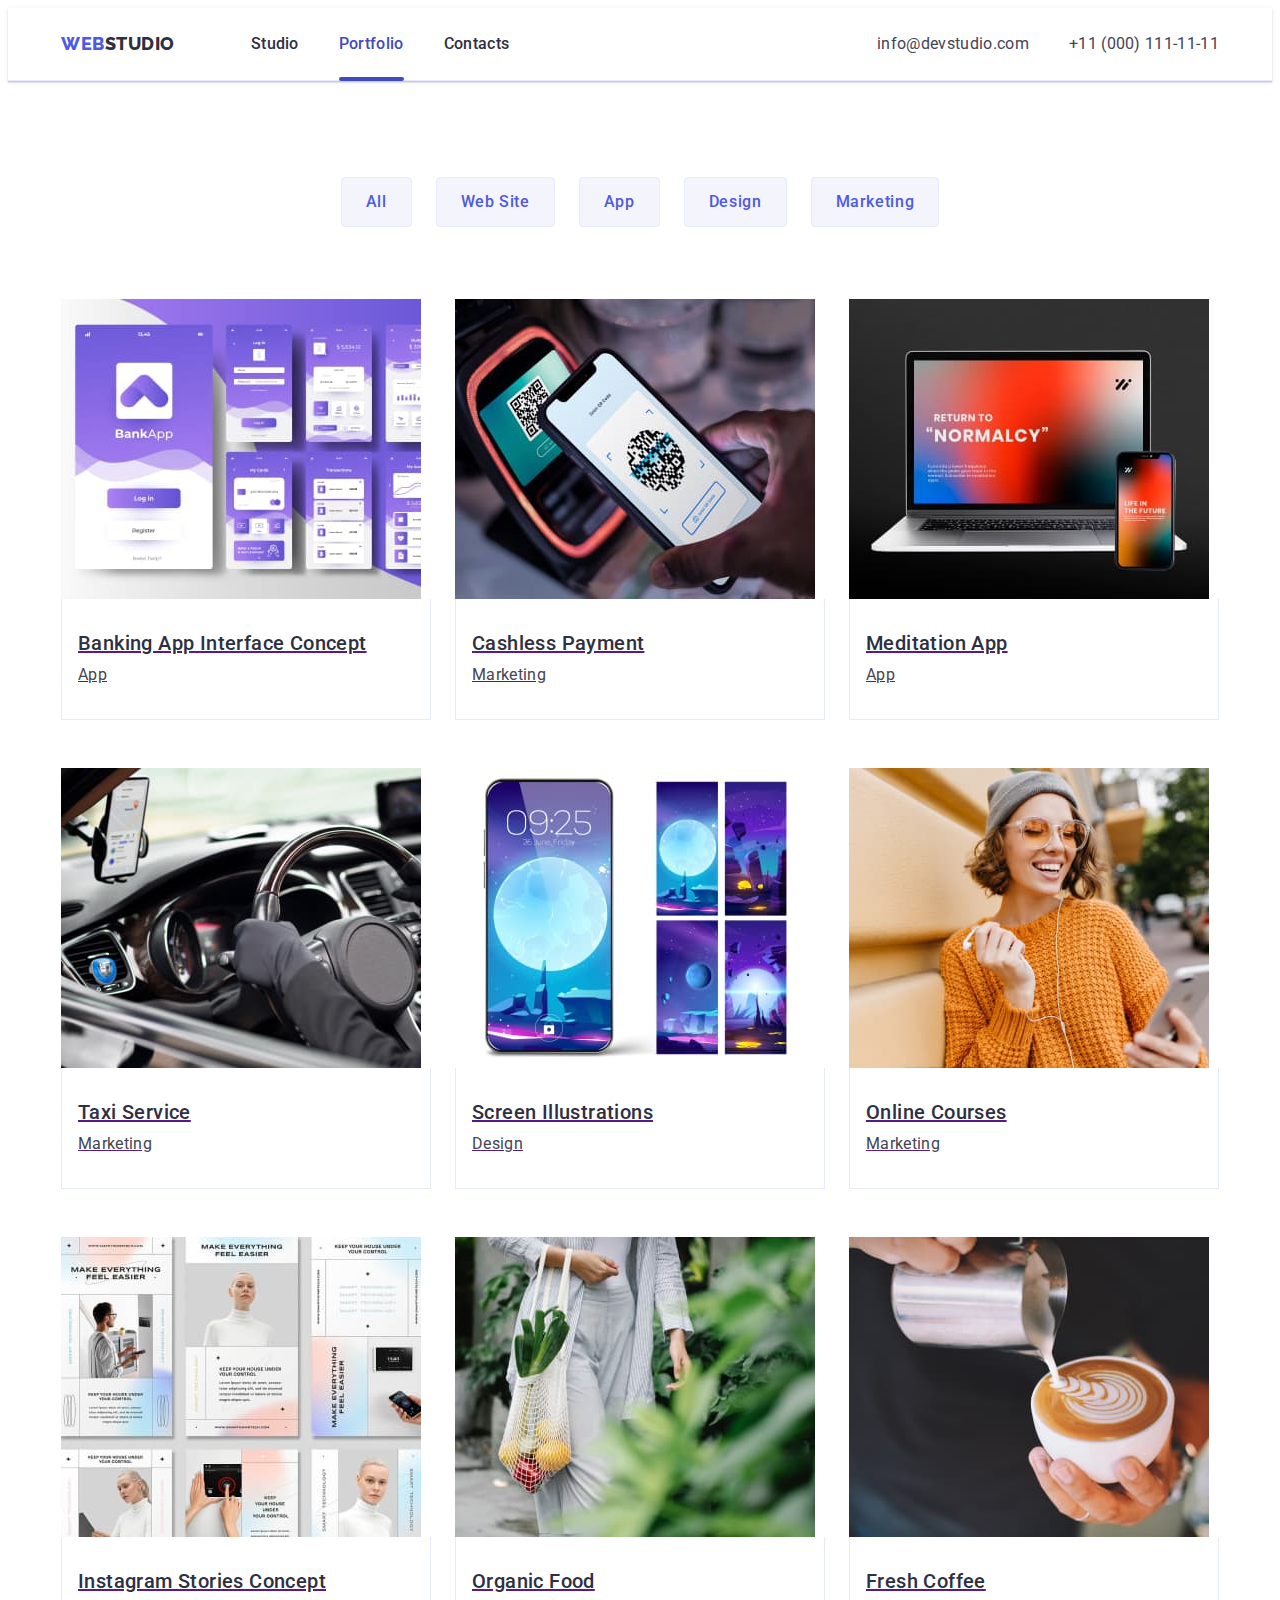
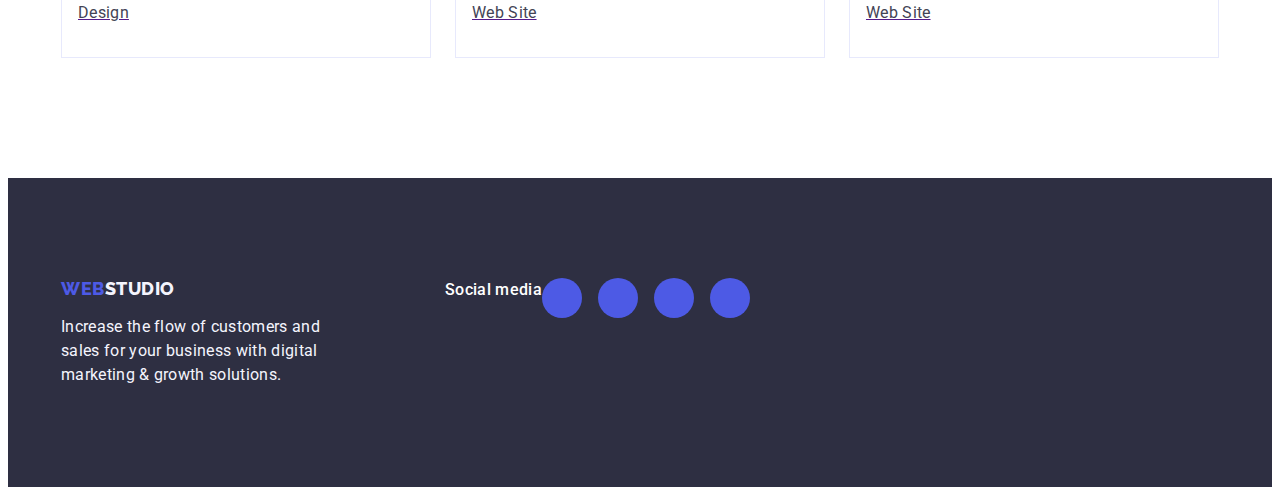
==== commit 9dd5ce95: "add" ====
--- a/portfolio.html
+++ b/portfolio.html
@@ -13,7 +13,6 @@
         crossorigin="anonymous" referrerpolicy="no-referrer" />
     <link rel="stylesheet" href="./css/styles.css">
 </head>
-
 <body>
     <header class="header">
         <div class="container header-container">
@@ -60,8 +59,8 @@
                 </ul>
                 <ul class="options list">
                     <li class="options-list link">
-                        <div class="options-cover-list">
-                            <a class="link" href=""><img src="./images/bankapp.jpg" alt="bankapp" width="360" height="300" />
+                        <div class="options-list-picture">
+                            <a class="link-picture" href=""><img src="./images/bankapp.jpg" alt="bankapp" width="360" height="300" />
                                 <p class="options-cover-text">
                                     14 Stylish and User-Friendly App Design Concepts · Task Manager App · Calorie Tracker App · Exotic Fruit
                                     Ecommerce
@@ -73,11 +72,11 @@
                                 <h2 class="options-list-head">Banking App Interface Concept</h2>
                                 <p class="options-list-function">App</p>
                             </div>
-                        </a>
-                    </li>
-                    <li class="options-list link">
-                        <div class="options-cover-list">
-                            <a class="link" href=""><img src="./images/qrcode.jpg" alt="code" width="360" height="300" />
+                            </a>
+                    </li>
+                    <li class="options-list link">
+                        <div class="options-list-picture">
+                            <a class="link-picture" href=""><img src="./images/qrcode.jpg" alt="code" width="360" height="300" />
                                 <p class="options-cover-text">
                                     14 Stylish and User-Friendly App Design Concepts · Task Manager App · Calorie Tracker App · Exotic Fruit
                                     Ecommerce
@@ -89,75 +88,11 @@
                                 <h2 class="options-list-head">Cashless Payment</h2>
                                 <p class="options-list-function">Marketing</p>
                             </div>
-                        </a>
-                    </li>
-                    <li class="options-list link">
-                        <div class="options-cover-list">
-                            <a class="link" href=""><img src="./images/gadgets2.jpg" alt="gadgets2" width="360" height="300" />
-                                <p class="options-cover-text">
-                                    14 Stylish and User-Friendly App Design Concepts · Task Manager App · Calorie Tracker App · Exotic Fruit
-                                    Ecommerce
-                                    App ·
-                                    Cloud Storage App
-                                </p>
-                        </div>
-                            <div class="options-header">
-                                <h2 class="options-list-head">Meditation App</h2>
-                                <p class="options-list-function">App</p>
-                            </div>
-                        </a>
-                    </li>
-                    <li class="options-list link">
-                        <div class="options-cover-list">
-                            <a class="link" href=""><img src="./images/wheel.jpg" alt="wheel" width="360" height="300" />
-                                <p class="options-cover-text">
-                                    14 Stylish and User-Friendly App Design Concepts · Task Manager App · Calorie Tracker App · Exotic Fruit
-                                    Ecommerce
-                                    App ·
-                                    Cloud Storage App
-                                </p>
-                        </div>
-                            <div class="options-header">
-                                <h2 class="options-list-head">Taxi Service</h2>
-                                <p class="options-list-function">Marketing</p>
-                            </div>
-                        </a>
-                    </li>
-                    <li class="options-list link">
-                        <div class="options-cover-list">
-                            <a class="link" href=""><img src="./images/themes.jpg" alt="themes" width="360" height="300" />
-                                <p class="options-cover-text">
-                                    14 Stylish and User-Friendly App Design Concepts · Task Manager App · Calorie Tracker App · Exotic Fruit
-                                    Ecommerce
-                                    App ·
-                                    Cloud Storage App
-                                </p>
-                        </div>
-                            <div class="options-header">
-                                <h2 class="options-list-head">Screen Illustrations</h2>
-                                <p class="options-list-function">Design</p>
-                            </div>
-                        </a>
-                    </li>
-                    <li class="options-list link">
-                        <div class="options-cover-list">
-                            <a class="link" href=""><img src="./images/woman.jpg" alt="woman" width="360" height="300" />
-                                <p class="options-cover-text">
-                                    14 Stylish and User-Friendly App Design Concepts · Task Manager App · Calorie Tracker App · Exotic Fruit
-                                    Ecommerce
-                                    App ·
-                                    Cloud Storage App
-                                </p>
-                        </div>
-                            <div class="options-header">
-                                <h2 class="options-list-head">Online Courses</h2>
-                                <p class="options-list-function">Marketing</p>
-                            </div>
-                        </a>
-                    </li>
-                    <li class="options-list link">
-                       <div class="options-cover-list">
-                        <a class="link" href=""><img src="./images/instagramstories.jpg" alt="instagramstories" width="360" height="300" />
+                            </a>
+                    </li>
+                    <li class="options-list link">
+                       <div class="options-list-picture">
+                        <a class="link-picture" href=""><img src="./images/gadgets2.jpg" alt="gadgets2" width="360" height="300" />
                             <p class="options-cover-text">
                                 14 Stylish and User-Friendly App Design Concepts · Task Manager App · Calorie Tracker App · Exotic Fruit
                                 Ecommerce
@@ -166,30 +101,95 @@
                             </p>
                        </div>
                             <div class="options-header">
+                                <h2 class="options-list-head">Meditation App</h2>
+                                <p class="options-list-function">App</p>
+                            </div>
+                            </a>
+                    </li>
+                    <li class="options-list link">
+                       <div class="options-list-picture">
+                        <a class="link-picture" href=""><img src="./images/wheel.jpg" alt="wheel" width="360" height="300" />
+                            <p class="options-cover-text">
+                                14 Stylish and User-Friendly App Design Concepts · Task Manager App · Calorie Tracker App · Exotic Fruit
+                                Ecommerce
+                                App ·
+                                Cloud Storage App
+                            </p>
+                       </div>
+                            <div class="options-header">
+                                <h2 class="options-list-head">Taxi Service</h2>
+                                <p class="options-list-function">Marketing</p>
+                            </div>
+                            </a>
+                    </li>
+                    <li class="options-list link">
+                        <div class="options-list-picture">
+                            <a class="link-picture" href=""><img src="./images/themes.jpg" alt="themes" width="360" height="300" />
+                                <p class="options-cover-text">
+                                    14 Stylish and User-Friendly App Design Concepts · Task Manager App · Calorie Tracker App · Exotic Fruit
+                                    Ecommerce
+                                    App ·
+                                    Cloud Storage App
+                                </p>
+                        </div>
+                            <div class="options-header">
+                                <h2 class="options-list-head">Screen Illustrations</h2>
+                                <p class="options-list-function">Design</p>
+                            </div>
+                            </a>
+                    </li>
+                    <li class="options-list link">
+                        <div class="options-list-picture">
+                            <a class="link-picture" href=""><img src="./images/woman.jpg" alt="woman" width="360" height="300" />
+                                <p class="options-cover-text">
+                                    14 Stylish and User-Friendly App Design Concepts · Task Manager App · Calorie Tracker App · Exotic Fruit
+                                    Ecommerce
+                                    App ·
+                                    Cloud Storage App
+                                </p>
+                        </div>
+                            <div class="options-header">
+                                <h2 class="options-list-head">Online Courses</h2>
+                                <p class="options-list-function">Marketing</p>
+                            </div>
+                            </a>
+                    </li>
+                    <li class="options-list link">
+                        <div class="options-list-picture">
+                            <a class="link-picture" href=""><img src="./images/instagramstories.jpg" alt="instagramstories" width="360"
+                                    height="300" />
+                                <p class="options-cover-text">
+                                    14 Stylish and User-Friendly App Design Concepts · Task Manager App · Calorie Tracker App · Exotic Fruit
+                                    Ecommerce
+                                    App ·
+                                    Cloud Storage App
+                                </p>
+                        </div>
+                            <div class="options-header">
                                 <h2 class="options-list-head">Instagram Stories Concept</h2>
                                 <p class="options-list-function">Design</p>
                             </div>
-                        </a>
-                    </li>
-                    <li class="options-list link">
-                        <div class="options-cover-list">
-                            <a class="link" href=""><img src="./images/products.jpg" alt="products" width="360" height="300" />
-                                <p class="options-cover-text">
-                                    14 Stylish and User-Friendly App Design Concepts · Task Manager App · Calorie Tracker App · Exotic Fruit
-                                    Ecommerce
-                                    App ·
-                                    Cloud Storage App
-                                </p>
-                        </div>
+                            </a>
+                    </li>
+                    <li class="options-list link">
+                       <div class="options-list-picture">
+                            <a class="link-picture" href=""><img src="./images/products.jpg" alt="products" width="360" height="300" />
+                                <p class="options-cover-text">
+                                    14 Stylish and User-Friendly App Design Concepts · Task Manager App · Calorie Tracker App · Exotic Fruit
+                                    Ecommerce
+                                    App ·
+                                    Cloud Storage App
+                                </p>
+                       </div>
                             <div class="options-header">
                                 <h2 class="options-list-head">Organic Food</h2>
                                 <p class="options-list-function">Web Site</p>
                             </div>
-                        </a>
-                    </li>
-                    <li class="options-list link">
-                        <div class="options-cover-list">
-                            <a class="link" href=""><img src="./images/latte.jpg" alt="latte" width="360" height="300" />
+                            </a>
+                    </li>
+                    <li class="options-list link">
+                        <div class="options-list-picture">
+                            <a class="link-picture" href=""><img src="./images/latte.jpg" alt="latte" width="360" height="300" />
                                 <p class="options-cover-text">
                                     14 Stylish and User-Friendly App Design Concepts · Task Manager App · Calorie Tracker App · Exotic Fruit
                                     Ecommerce
@@ -201,7 +201,7 @@
                                 <h2 class="options-list-head">Fresh Coffee</h2>
                                 <p class="options-list-function">Web Site</p>
                             </div>
-                        </a>
+                            </a>
                     </li>
                 </ul>
             </div>
--- a/css/styles.css
+++ b/css/styles.css
@@ -420,6 +420,7 @@
 
 .companies-list {
     width: calc((100% - 5*24px) / 6);
+    height: 88px;
 }
 
 .companies-list-icon {
@@ -435,22 +436,22 @@
         color 250ms cubic-bezier(0.4, 0, 0.2, 1);
 }
 
+.companies-list-icon:hover,
+.companies-list-icon:focus {
+    color: var(--color-blau);
+}
+
+.companies-list-icon:hover,
+.companies-list-icon:focus {
+    border-color: var(--color-blau);
+}
+
 .companies-icon {
     width: 168px;
     height: 88px;
     color: var(--color-icon);
     align-items: center;
     padding: 16px 32px;
-}
-
-.companies-icon:hover,
-.companies-icon:focus {
-    color: var(--color-blau);
-}
-
-.companies-icon:hover,
-.companies-icon:focus {
-    border-color: var(--color-blau);
 }
 
 .companies-icon {
@@ -550,111 +551,17 @@
     fill: var(--color-white);
 }
 
-/*--------------PORTFOLIOMENU-----------------*/
-
-.menu {
-    padding-top: 96px;
-    padding-bottom: 120px;
-}
-
-.menu-list {
-    display: flex;
-    justify-content: center;
-    gap: 24px;
-    margin-bottom: 72px;
-}
-
-.menu-button-link {
-    color: var(--accent-color);
-    font-size: 16px;
-    font-family: Roboto, sans-serif;
-    font-weight: 500;
-    line-height: 1.5;
-    letter-spacing: 0.04em;
-    background-color: var(--color-white);
-    cursor: pointer;
-    padding: 12px 24px;
-    border: 1px solid var(--color-border);
-    border-radius: 4px;
-}
-
-.menu-button-link:hover,
-.menu-button-link:focus {
-    color: #FFFFFF;
-    border: 1px solid transparent;
-}
-
-.menu-button-link:hover,
-.menu-button-link:focus {
-    background-color: #404BBF ;
-}
-
-/*--------------OPTIONS-----------------*/
-
-.options {
-    display: flex;
-    flex-wrap: wrap;
-    column-gap: 24px;
-    row-gap: 48px;
-}
-
-.options-list {
-    width: calc((100% - 48px) / 3);
-    position: relative;
-    overflow: hidden;
-}
-
-.options-list:hover .options-cover-text {
-    transform: translateY(0);
-}
-
-.options-header {
-    padding: 32px 16px;
-    border: 1px solid var(--color-border);
-    border-top: none;
-}
-
-.options-list-head {
-    color: var(--main-color);
-    font-size: 20px;
-    font-weight: 500;
-    line-height: 1.2;
-    letter-spacing: 0.02em;
-    margin-bottom: 8px;
-}
-
-.options-list-function {
-    color: var(--color-text);
-    font-size: 16px;
-    font-weight: 400;
-    line-height: 1.5;
-    letter-spacing: 0.02em;
-}
-
-.options-cover-text {
-    position: absolute;
-    top: 0;
-    left: 0;
-    height: 100%;
-    padding: 40px 32px 164px 32px;
-    font-size: 16px;
-    line-height: 1.5;
-    letter-spacing: 0.02em;
-    color: var(--color-white);
-    background-color: var(--accent-color);
-    transform: translateY(100%);
-    transition: transform 250ms ;
-}
-
 /*--------------MODAL-----------------*/
 
 .backdrop {
     position: fixed;
     top: 0;
+    left: 0;
     width: 100%;
     height: 100%;
     background: rgba(46, 47, 66, 0.40);
-    transition: 250ms linear, visibility 250ms linear;
+    transition: opacity 250ms cubic-bezier(0.4, 0, 0.2, 1),
+        visibility 250ms cubic-bezier(0.4, 0, 0.2, 1);
 }
 
 .modal {
@@ -667,7 +574,7 @@
     left: 50%;
     top: 50%;
     transform: translate(-50%, -50%) scaleX(1);
-    transition: transform 250ms linear;
+    transition: transform 250ms cubic-bezier(0.4, 0, 0.2, 1);
 }
 
 .backdrop.is-hidden .modal {
@@ -677,16 +584,159 @@
 .modal-close-btn {
     border: none;
     background: transparent;
-    width: 8px;
-    height: 8px;
+    width: 24px;
+    height: 24px;
+    border-radius: 50%;
+    display: flex;
+    align-items: center;
+    justify-content: center;
+    background-color: var(--color-border);
+    border: 1px solid rgba(0, 0, 0, 0.1);
+    padding: 0;
     position: absolute;
     top: 24px;
     right: 24px;
     cursor: pointer;
+    transition: background-color 250ms cubic-bezier(0.4, 0, 0.2, 1),
+        border 250ms cubic-bezier(0.4, 0, 0.2, 1);
+}
+
+.modal-close-btn:hover,
+.modal-close-btn:focus {
+    background-color: var(--color-blau);
+    border: none;
+    fill: var(--color-paragraph);
+}
+
+.modal-icon-close {
+    transition: fill 250ms cubic-bezier(0.4, 0, 0.2, 1);
 }
 
 .is-hidden {
     opacity: 0;
     visibility: hidden;
     pointer-events: none;
-}    +}
+
+/*--------------PORTFOLIOMENU-----------------*/
+
+.menu {
+    padding-top: 96px;
+    padding-bottom: 120px;
+}
+
+.menu-list {
+    display: flex;
+    justify-content: center;
+    gap: 24px;
+    margin-bottom: 72px;
+}
+
+.menu-button-link {
+    color: var(--accent-color);
+    font-size: 16px;
+    font-family: Roboto, sans-serif;
+    font-weight: 500;
+    line-height: 1.5;
+    letter-spacing: 0.04em;
+    background-color: var(--color-white);
+    cursor: pointer;
+    padding: 12px 24px;
+    border: 1px solid var(--color-border);
+    border-radius: 4px;
+    transition: color 250ms cubic-bezier(0.4, 0, 0.2, 1),
+        background-color 250ms cubic-bezier(0.4, 0, 0.2, 1),
+        border-color 250ms cubic-bezier(0.4, 0, 0.2, 1),
+        box-shadow 250ms cubic-bezier(0.4, 0, 0.2, 1);
+}
+
+.menu-button-link:hover,
+.menu-button-link:focus {
+    color: #FFFFFF;
+    border: 1px solid transparent;
+    box-shadow: 0px 3px 1px rgba(0, 0, 0, 0.1),
+        0px 2px 1px rgba(0, 0, 0, 0.08),
+        0px 2px 2px rgba(0, 0, 0, 0.12);
+}
+
+.menu-button-link:hover,
+.menu-button-link:focus {
+    background-color: #404BBF ;
+}
+
+/*--------------OPTIONS-----------------*/
+
+.options {
+    display: flex;
+    flex-wrap: wrap;
+    column-gap: 24px;
+    row-gap: 48px;
+}
+
+.options-list {
+    width: calc((100% - 48px) / 3);
+}
+
+.options-list:hover .options-cover-text {
+    transform: translateY(0);
+}
+
+.options-list-picture {
+    position: relative;
+    overflow: hidden;
+}
+
+.link-picture {
+    display: block;
+    transition: box-shadow 250ms cubic-bezier(0.4, 0, 0.2, 1);
+}
+
+.link-picture:hover,
+.link-picture:focus {
+    box-shadow: 0px 1px 6px rgba(46, 47, 66, 0.08),
+        0px 1px 1px rgba(46, 47, 66, 0.16),
+        0px 2px 1px rgba(46, 47, 66, 0.08);
+}
+
+.options-cover-text {
+    position: absolute;
+    top: 0;
+    font-size: 16px;
+    line-height: 1.5;
+    letter-spacing: 0.02em;
+    color: var(--color-white);
+    padding: 40px 32px;
+    background-color: var(--accent-color);
+    height: 100%;
+    width: 100%;
+    transform: translateY(100%);
+    transition: transform 250ms cubic-bezier(0.4, 0, 0.2, 1);
+}
+
+.options-cover-text:hover,
+.options-cover-text:focus {
+    transform: translateY(0%);
+}
+
+.options-header {
+    padding: 32px 16px;
+    border: 1px solid var(--color-border);
+    border-top: none;
+}
+
+.options-list-head {
+    color: var(--main-color);
+    font-size: 20px;
+    font-weight: 500;
+    line-height: 1.2;
+    letter-spacing: 0.02em;
+    margin-bottom: 8px;
+}
+
+.options-list-function {
+    color: var(--color-text);
+    font-size: 16px;
+    font-weight: 400;
+    line-height: 1.5;
+    letter-spacing: 0.02em;
+}
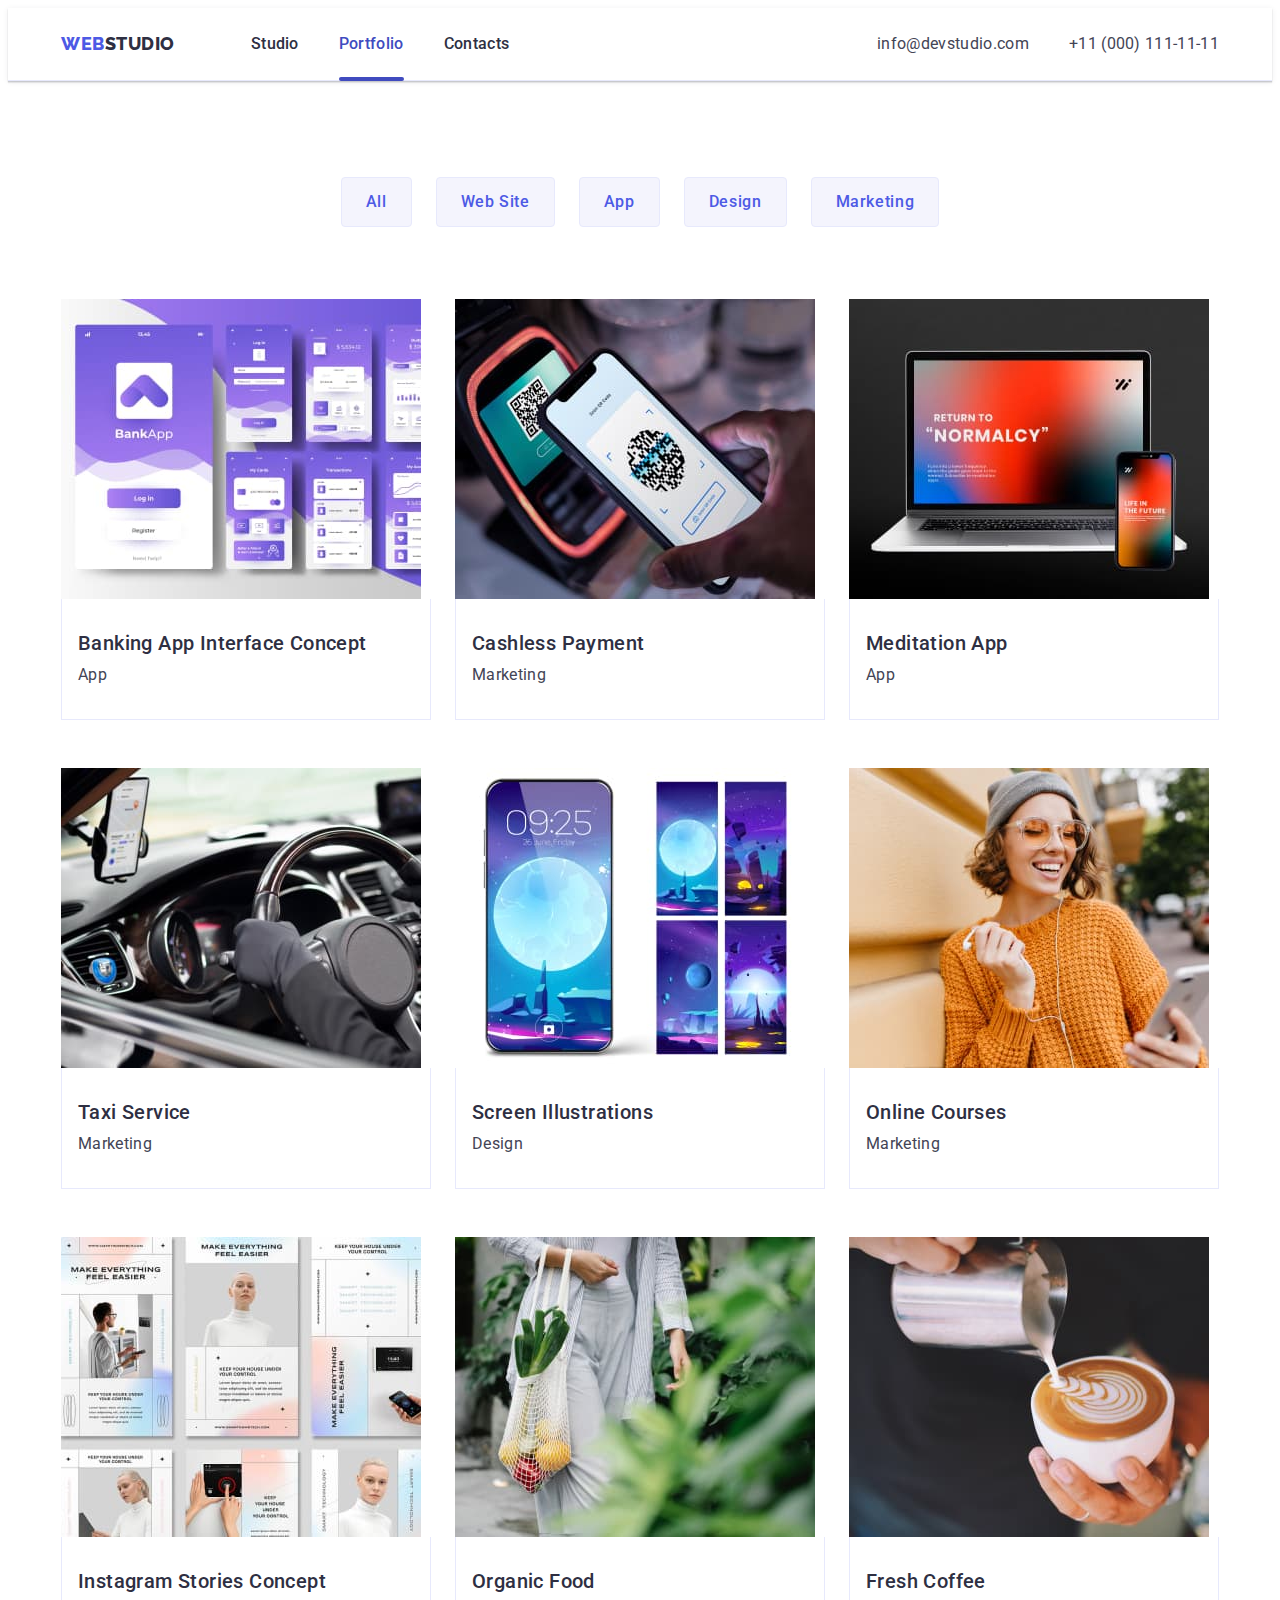
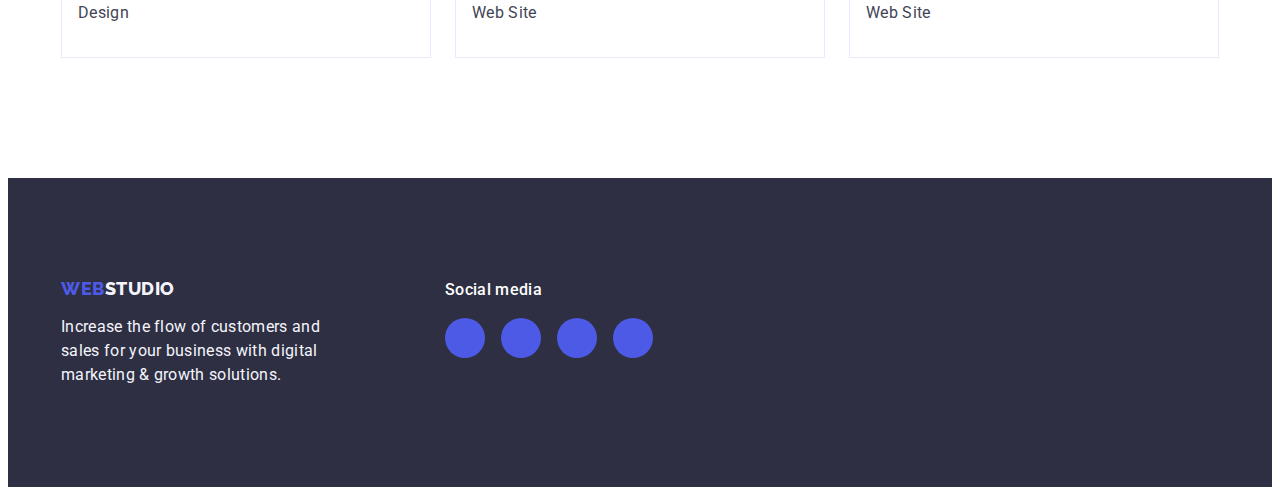
==== commit 99944ffe: "add" ====
--- a/portfolio.html
+++ b/portfolio.html
@@ -58,150 +58,158 @@
                     </li>
                 </ul>
                 <ul class="options list">
-                    <li class="options-list link">
-                        <div class="options-list-picture">
-                            <a class="link-picture" href=""><img src="./images/bankapp.jpg" alt="bankapp" width="360" height="300" />
-                                <p class="options-cover-text">
-                                    14 Stylish and User-Friendly App Design Concepts · Task Manager App · Calorie Tracker App · Exotic Fruit
-                                    Ecommerce
-                                    App ·
-                                    Cloud Storage App
-                                </p>
-                        </div>
+                    <li class="options-list">
+                        <a class="link-picture link" href="">
+                            <div class="options-list-picture">
+                                <img src="./images/bankapp.jpg" alt="bankapp" width="360" height="300" />
+                                <p class="options-cover-text">
+                                    14 Stylish and User-Friendly App Design Concepts · Task Manager App · Calorie Tracker App · Exotic Fruit
+                                    Ecommerce
+                                    App ·
+                                    Cloud Storage App
+                                </p>
+                            </div>
                             <div class="options-header">
                                 <h2 class="options-list-head">Banking App Interface Concept</h2>
                                 <p class="options-list-function">App</p>
                             </div>
-                            </a>
-                    </li>
-                    <li class="options-list link">
-                        <div class="options-list-picture">
-                            <a class="link-picture" href=""><img src="./images/qrcode.jpg" alt="code" width="360" height="300" />
-                                <p class="options-cover-text">
-                                    14 Stylish and User-Friendly App Design Concepts · Task Manager App · Calorie Tracker App · Exotic Fruit
-                                    Ecommerce
-                                    App ·
-                                    Cloud Storage App
-                                </p>
-                        </div>
+                        </a>
+                    </li>
+                    <li class="options-list">
+                        <a class="link-picture link" href="">
+                            <div class="options-list-picture">
+                                <img src="./images/qrcode.jpg" alt="code" width="360" height="300" />
+                                <p class="options-cover-text">
+                                    14 Stylish and User-Friendly App Design Concepts · Task Manager App · Calorie Tracker App · Exotic Fruit
+                                    Ecommerce
+                                    App ·
+                                    Cloud Storage App
+                                </p>
+                            </div>
                             <div class="options-header">
                                 <h2 class="options-list-head">Cashless Payment</h2>
                                 <p class="options-list-function">Marketing</p>
                             </div>
-                            </a>
-                    </li>
-                    <li class="options-list link">
-                       <div class="options-list-picture">
-                        <a class="link-picture" href=""><img src="./images/gadgets2.jpg" alt="gadgets2" width="360" height="300" />
-                            <p class="options-cover-text">
-                                14 Stylish and User-Friendly App Design Concepts · Task Manager App · Calorie Tracker App · Exotic Fruit
-                                Ecommerce
-                                App ·
-                                Cloud Storage App
-                            </p>
-                       </div>
+                        </a>
+                    </li>
+                    <li class="options-list">
+                        <a class="link-picture link" href="">
+                            <div class="options-list-picture">
+                                <img src="./images/gadgets2.jpg" alt="gadgets2" width="360" height="300" />
+                                <p class="options-cover-text">
+                                    14 Stylish and User-Friendly App Design Concepts · Task Manager App · Calorie Tracker App · Exotic Fruit
+                                    Ecommerce
+                                    App ·
+                                    Cloud Storage App
+                                </p>
+                            </div>
                             <div class="options-header">
                                 <h2 class="options-list-head">Meditation App</h2>
                                 <p class="options-list-function">App</p>
                             </div>
-                            </a>
-                    </li>
-                    <li class="options-list link">
-                       <div class="options-list-picture">
-                        <a class="link-picture" href=""><img src="./images/wheel.jpg" alt="wheel" width="360" height="300" />
-                            <p class="options-cover-text">
-                                14 Stylish and User-Friendly App Design Concepts · Task Manager App · Calorie Tracker App · Exotic Fruit
-                                Ecommerce
-                                App ·
-                                Cloud Storage App
-                            </p>
-                       </div>
+                        </a>
+                    </li>
+                    <li class="options-list">
+                        <a class="link-picture link" href="">
+                            <div class="options-list-picture">
+                                <img src="./images/wheel.jpg" alt="wheel" width="360" height="300" />
+                                <p class="options-cover-text">
+                                    14 Stylish and User-Friendly App Design Concepts · Task Manager App · Calorie Tracker App · Exotic Fruit
+                                    Ecommerce
+                                    App ·
+                                    Cloud Storage App
+                                </p>
+                            </div>
                             <div class="options-header">
                                 <h2 class="options-list-head">Taxi Service</h2>
                                 <p class="options-list-function">Marketing</p>
                             </div>
-                            </a>
-                    </li>
-                    <li class="options-list link">
-                        <div class="options-list-picture">
-                            <a class="link-picture" href=""><img src="./images/themes.jpg" alt="themes" width="360" height="300" />
-                                <p class="options-cover-text">
-                                    14 Stylish and User-Friendly App Design Concepts · Task Manager App · Calorie Tracker App · Exotic Fruit
-                                    Ecommerce
-                                    App ·
-                                    Cloud Storage App
-                                </p>
-                        </div>
+                        </a>
+                    </li>
+                    <li class="options-list">
+                        <a class="link-picture link" href="">
+                            <div class="options-list-picture">
+                                <img src="./images/themes.jpg" alt="themes" width="360" height="300" />
+                                <p class="options-cover-text">
+                                    14 Stylish and User-Friendly App Design Concepts · Task Manager App · Calorie Tracker App · Exotic Fruit
+                                    Ecommerce
+                                    App ·
+                                    Cloud Storage App
+                                </p>
+                            </div>
                             <div class="options-header">
                                 <h2 class="options-list-head">Screen Illustrations</h2>
                                 <p class="options-list-function">Design</p>
                             </div>
-                            </a>
-                    </li>
-                    <li class="options-list link">
-                        <div class="options-list-picture">
-                            <a class="link-picture" href=""><img src="./images/woman.jpg" alt="woman" width="360" height="300" />
-                                <p class="options-cover-text">
-                                    14 Stylish and User-Friendly App Design Concepts · Task Manager App · Calorie Tracker App · Exotic Fruit
-                                    Ecommerce
-                                    App ·
-                                    Cloud Storage App
-                                </p>
-                        </div>
+                        </a>
+                    </li>
+                    <li class="options-list">
+                        <a class="link-picture link" href="">
+                            <div class="options-list-picture">
+                                <img src="./images/woman.jpg" alt="woman" width="360" height="300" />
+                                <p class="options-cover-text">
+                                    14 Stylish and User-Friendly App Design Concepts · Task Manager App · Calorie Tracker App · Exotic Fruit
+                                    Ecommerce
+                                    App ·
+                                    Cloud Storage App
+                                </p>
+                            </div>
                             <div class="options-header">
                                 <h2 class="options-list-head">Online Courses</h2>
                                 <p class="options-list-function">Marketing</p>
                             </div>
-                            </a>
-                    </li>
-                    <li class="options-list link">
-                        <div class="options-list-picture">
-                            <a class="link-picture" href=""><img src="./images/instagramstories.jpg" alt="instagramstories" width="360"
-                                    height="300" />
-                                <p class="options-cover-text">
-                                    14 Stylish and User-Friendly App Design Concepts · Task Manager App · Calorie Tracker App · Exotic Fruit
-                                    Ecommerce
-                                    App ·
-                                    Cloud Storage App
-                                </p>
-                        </div>
+                        </a>
+                    </li>
+                    <li class="options-list">
+                        <a class="link-picture link" href="">
+                            <div class="options-list-picture">
+                                <img src="./images/instagramstories.jpg" alt="instagramstories" width="360" height="300" />
+                                <p class="options-cover-text">
+                                    14 Stylish and User-Friendly App Design Concepts · Task Manager App · Calorie Tracker App · Exotic Fruit
+                                    Ecommerce
+                                    App ·
+                                    Cloud Storage App
+                                </p>
+                            </div>
                             <div class="options-header">
                                 <h2 class="options-list-head">Instagram Stories Concept</h2>
                                 <p class="options-list-function">Design</p>
                             </div>
-                            </a>
-                    </li>
-                    <li class="options-list link">
-                       <div class="options-list-picture">
-                            <a class="link-picture" href=""><img src="./images/products.jpg" alt="products" width="360" height="300" />
-                                <p class="options-cover-text">
-                                    14 Stylish and User-Friendly App Design Concepts · Task Manager App · Calorie Tracker App · Exotic Fruit
-                                    Ecommerce
-                                    App ·
-                                    Cloud Storage App
-                                </p>
-                       </div>
+                        </a>
+                    </li>
+                    <li class="options-list">
+                        <a class="link-picture link" href="">
+                            <div class="options-list-picture">
+                                <img src="./images/products.jpg" alt="products" width="360" height="300" />
+                                <p class="options-cover-text">
+                                    14 Stylish and User-Friendly App Design Concepts · Task Manager App · Calorie Tracker App · Exotic Fruit
+                                    Ecommerce
+                                    App ·
+                                    Cloud Storage App
+                                </p>
+                            </div>
                             <div class="options-header">
                                 <h2 class="options-list-head">Organic Food</h2>
                                 <p class="options-list-function">Web Site</p>
                             </div>
-                            </a>
-                    </li>
-                    <li class="options-list link">
-                        <div class="options-list-picture">
-                            <a class="link-picture" href=""><img src="./images/latte.jpg" alt="latte" width="360" height="300" />
-                                <p class="options-cover-text">
-                                    14 Stylish and User-Friendly App Design Concepts · Task Manager App · Calorie Tracker App · Exotic Fruit
-                                    Ecommerce
-                                    App ·
-                                    Cloud Storage App
-                                </p>
-                        </div>
+                        </a>
+                    </li>
+                    <li class="options-list">
+                        <a class="link-picture link" href="">
+                            <div class="options-list-picture">
+                                <img src="./images/latte.jpg" alt="latte" width="360" height="300" />
+                                <p class="options-cover-text">
+                                    14 Stylish and User-Friendly App Design Concepts · Task Manager App · Calorie Tracker App · Exotic Fruit
+                                    Ecommerce
+                                    App ·
+                                    Cloud Storage App
+                                </p>
+                            </div>
                             <div class="options-header">
                                 <h2 class="options-list-head">Fresh Coffee</h2>
                                 <p class="options-list-function">Web Site</p>
                             </div>
-                            </a>
+                        </a>
                     </li>
                 </ul>
             </div>
--- a/css/styles.css
+++ b/css/styles.css
@@ -228,7 +228,6 @@
 .advantages-item {
     width: calc((100% - 24px*3) / 4);
     border-radius: 4px;
-    background: var(--color-white);
 }
 
 .advantages-block {
@@ -311,13 +310,6 @@
 .team-title-list {
     display: flex;
     gap: 24px;
-}
-
-.team-container {
-    max-width: 264px;
-    border-radius: 0px 0px 4px 4px;
-    background-color: #FFFFFF;
-    box-shadow: 0px 2px 1px 0px rgba(46, 47, 66, 0.08), 0px 1px 1px 0px rgba(46, 47, 66, 0.16), 0px 1px 6px 0px rgba(46, 47, 66, 0.08);
 }
 
 .team-advantages {
@@ -330,11 +322,7 @@
 }
 
 .container-team {
-    display: inline-flex;
     padding: 32px 0;
-    flex-direction: column;
-    justify-content: center;
-    align-items: center;
 }
 
 .team-name {
@@ -344,7 +332,6 @@
     line-height: 1.2;
     letter-spacing: 0.02em;
     text-align: center;
-    margin-top: 32px;
     margin-bottom: 8px;
 }
 
@@ -368,7 +355,6 @@
     width: 40px;
     height: 40px;
     padding-bottom: 0px;
-    transition: background-color 250ms cubic-bezier(0.4, 0, 0.2, 1);
 }
 
 .team-advantages-media {
@@ -381,6 +367,7 @@
     align-items: center;
     justify-content: center;
     color: var(--color-white);
+    transition: background-color 250ms cubic-bezier(0.4, 0, 0.2, 1);
 }
 
 .team-advantages-media:hover,
@@ -396,7 +383,6 @@
 /*--------------CUSTOMERS-----------------*/
 
 .companies {
-    background-color: var(--color-white);
     padding-top: 120px;
     padding-bottom: 120px;
 }
@@ -407,7 +393,6 @@
         font-size: 36px;
         line-height: 1.11;
         font-weight: 700;
-        line-height: 1.2;
         letter-spacing: 0.02em;
         text-transform: capitalize;
         margin-bottom: 72px;
@@ -447,15 +432,12 @@
 }
 
 .companies-icon {
-    width: 168px;
-    height: 88px;
-    color: var(--color-icon);
-    align-items: center;
-    padding: 16px 32px;
-}
-
-.companies-icon {
     fill: currentColor;
+}
+
+.companies-icon:hover,
+.companies-icon:focus {
+    color: var(--color-blau);
 }
 
 /*--------------FOOTER-----------------*/
@@ -507,10 +489,6 @@
     max-width: 264px;
 }
 
-.footer-media {
-    display: flex;
-}
-
 .footer-media-title {
     color: var(--color-paragraph);
     font-size: 16px;
@@ -529,7 +507,6 @@
 .footer-media-social {
     width: 40px;
     height: 40px;
-    transition: background-color 250ms cubic-bezier(0.4, 0, 0.2, 1);
 }
 
 .footer-media-link {
@@ -540,6 +517,7 @@
     display: flex;
     align-items: center;
     justify-content: center;
+    transition: background-color 250ms cubic-bezier(0.4, 0, 0.2, 1);
 }
 
 .footer-media-link:hover,
@@ -677,18 +655,14 @@
     width: calc((100% - 48px) / 3);
 }
 
-.options-list:hover .options-cover-text {
-    transform: translateY(0);
+.link-picture {
+    display: block;
+    transition: box-shadow 250ms cubic-bezier(0.4, 0, 0.2, 1);
 }
 
 .options-list-picture {
     position: relative;
     overflow: hidden;
-}
-
-.link-picture {
-    display: block;
-    transition: box-shadow 250ms cubic-bezier(0.4, 0, 0.2, 1);
 }
 
 .link-picture:hover,
@@ -713,8 +687,8 @@
     transition: transform 250ms cubic-bezier(0.4, 0, 0.2, 1);
 }
 
-.options-cover-text:hover,
-.options-cover-text:focus {
+.link-picture:hover .options-cover-text,
+.link-picture:focus .options-cover-text {
     transform: translateY(0%);
 }
 
